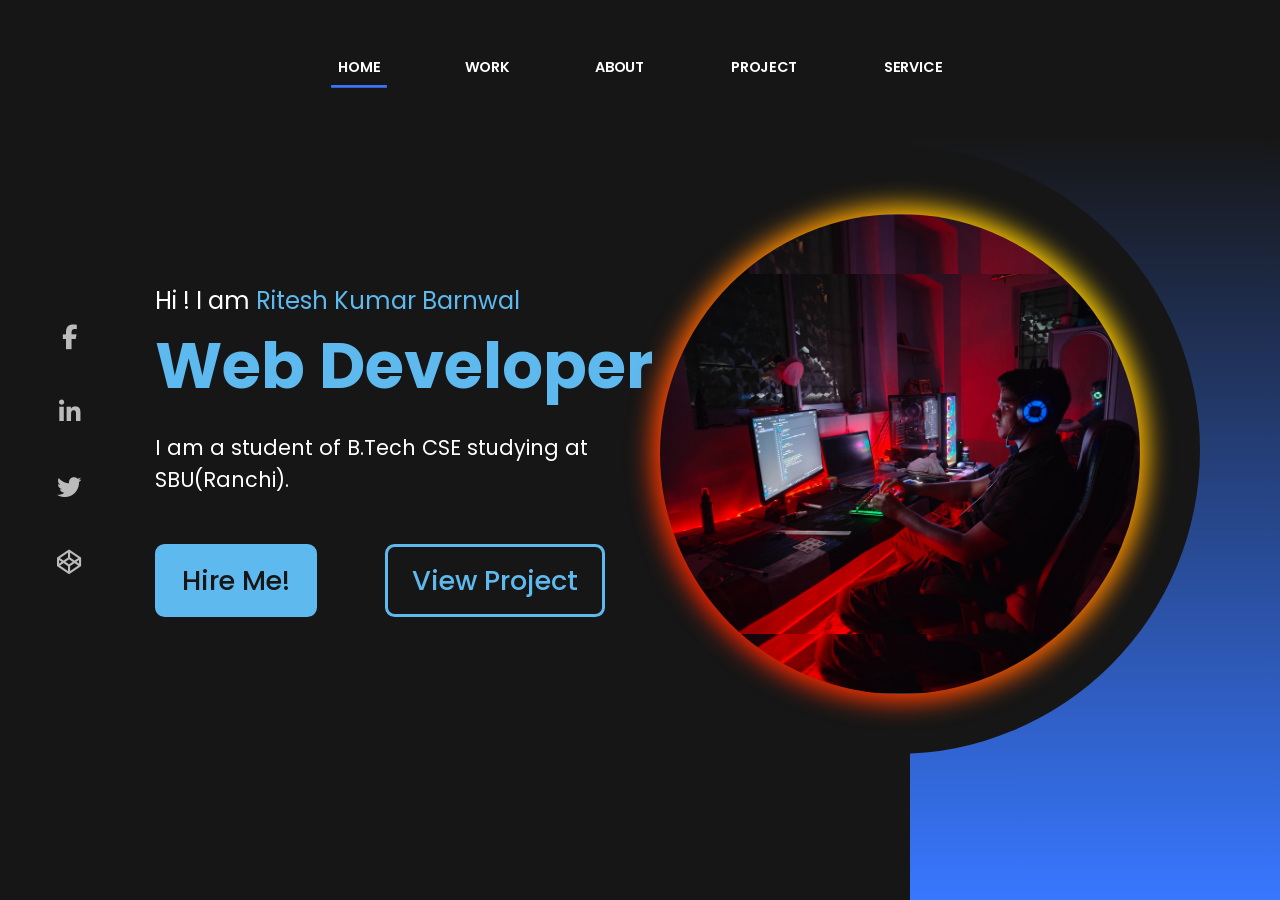
==== index.html @ 4e211983 "index.html" ====
<!DOCTYPE html>
<html lang="en">
<head>
    <meta charset="UTF-8">
    <meta name="viewport" content="width=device-width, initial-scale=1.0">
    <title>Portfolio.com</title>
    <link rel="stylesheet" href="index.css">
    <link rel="stylesheet" href="https://cdnjs.cloudflare.com/ajax/libs/font-awesome/6.7.2/css/all.min.css" integrity="sha512-Evv84Mr4kqVGRNSgIGL/F/aIDqQb7xQ2vcrdIwxfjThSH8CSR7PBEakCr51Ck+w+/U6swU2Im1vVX0SVk9ABhg==" crossorigin="anonymous" referrerpolicy="no-referrer" />
</head>
<body>
    <div class="portfolio-container">
        <ul class="navlist">
            <li><a href="#" class="active">Home</a></li>
            <li><a href="#" class="border">Work</a></li>
            <li><a href="#" class="border">About</a></li>
            <li><a href="#" class="border">Project</a></li>
            <li><a href="#" class="border">Service</a></li>
        </ul>
        <div class="left-container">
            <div class="icons">
                <i class="fa-brands fa-facebook-f"></i>
                <i class="fa-brands fa-linkedin-in"></i>
                <i class="fa-brands fa-twitter"></i>
                <i class="fa-brands fa-codepen"></i>
            </div>
            <div class="content">
                <p class="intro">Hi ! I am <span>Ritesh Kumar Barnwal</span></p>
                <h1>Web Developer</h1>
                <p class="details">I am a student of B.Tech CSE studying at SBU(Ranchi).</p>
                <div class="btn">
                    <button class="btn1">Hire Me!</button>
                    <button class="btn2">View Project</button>
                </div>
            </div>
        </div>
        <div class="right-container"></div>
        <div class="design">
            <div class="circle"></div>
            <div class="circle"></div>
        </div>
    </div>
</body>
</html>
---- index.css ----
@import url('https://fonts.googleapis.com/css2?family=Poppins:ital,wght@0,100;0,200;0,300;0,400;0,500;0,600;0,700;0,800;0,900;1,100;1,200;1,300;1,400;1,500;1,600;1,700;1,800;1,900&display=swap');

*{
    margin: 0;
    padding: 0;
    font-family: poppins;

}
.portfolio-container {
    min-height: 100vh;
    width: 100%;
    display: flex;
}
.navlist {
    display: flex;
    gap: 4rem;
    height: 15vh;
    width: 100%;
    justify-content: center;
    align-items: center;
    position: fixed;
}
.navlist li{
    list-style: none;
    border-bottom: transparent;
    scale: .9;
    transition: all .5s;
}
.navlist a{
    text-decoration: none;
    text-transform: uppercase;
    color: #fff;
    font-size: 1rem;
    font-weight: 600;
    padding: .5rem;
    
}
.navlist > li:hover {
    scale: 1;
}
.active{
    border-bottom: .2rem solid #3877ff;
}


.left-container,.right-container {
    height: 100vh;
    display: flex;
}
.active {
    border-bottom: .2rem solid #3877ff;
    font-size: 2rem;
}

.left-container {
    background-color: #161616;
    width: 70%;
    padding-left: 3rem;
}
.right-container {
    background: linear-gradient(#161616 15%, #3877ff);
    width: 30%;
}
.icons {
    display: flex;
    flex-direction: column;
    text-align: center;
    justify-content: center;
    gap: 3rem;
    width: 5%;
    
}
.icons .fa-brands {
    color: #bbb;
    font-size: 1.7rem;
    scale: .9;
    transition: all .5s;
}

.icons .fa-brands:hover {
    scale: 1;
    background: linear-gradient(#fff, #3877ff);
    background-clip: text;
    -webkit-text-fill-color: transparent;
}

.content {
    margin-left: 4rem;
    display: flex;
    flex-direction: column;
    justify-content: center;
    flex-wrap: wrap;
}
.content .intro{
    color: #fff;
    font-size: 1.5rem;
}
.content .intro span{
    color: #5db9ee;
}
.content h1{
    font-size: 4rem;
    color: #5db9ee;
}
.details{
    font-size: 1.3rem;
    color: #fff;
    margin: 1.2rem 0 3rem 0;
    max-width: 35rem;
    line-height: 2rem;
}
button {
    border: .2rem solid #5db9ee;
    font-size: 1.7rem;
    border-radius: .6rem;
    padding: .8rem 1.5rem;
    font-weight: 500;
    transition: .4s ease;
}
.btn1 {
    background-color: #5db9ee;
    color: #161616;
}
.btn1:hover {
    background-color: transparent;
    color: #5db9ee;
}
.btn2 {
    background-color: transparent;
    color: #5db9ee;
    margin-left: 4rem;
}
.btn2:hover {
    background-color: #5db9ee;
    color: #161616;
}

.design .circle {
    aspect-ratio: 1;
    border-radius: 50%;
    position: absolute;
    top: 50%;
    left: 70%;
    transform: translate(-50%,-50%);
}

/* .circle:nth-child(1){
    background-color: red;
    width: 38rem;
    background: linear-gradient(90deg, transparent 50%, #161616 50%);
}
.circle:nth-child(2){
    width: 30rem;
    background-image: url(me2.jpg);
    background-size: cover;
    background-position: center;
    border: .2rem solid #fff;
    box-shadow: 
    0 0 1rem #fff,
    inset 0 0 1rem #fff,
    0 0 2rem #3877ff,
    inset 0 0 2rem #3877ff,
    0 0 4rem #3877ff,
    inset 0 0 4rem #3877ff
    ;
} */

.circle:nth-child(1) {
    background-color: red;
    width: 38rem;
    background: linear-gradient(90deg, transparent 50%, #161616 50%);
}
.circle:nth-child(2) {
    width: 30rem;
    z-index: 0;
    border: none;
}
.circle:nth-child(2)::after{
    content: "";
    z-index: -1;
    background-image: url(Image_Editor.png.jpg);
    background-size: cover;
    background-position: center;
    position: absolute;
    width: 100%;
    height: 100%;
    left: 4px;
    top: 4px;
    border-radius: 50%;
}
.circle:nth-child(2)::before{
    content: "";
    background: linear-gradient(45deg, #FF0000, #FF7300, #FFFB00, #48FF00, #00FFD5, #002BFF, #FF00C8, #FF0000);
    position: absolute;
    top: -4px;
    left: -4px;
    background-size: 600%;
    z-index: -1;
    width: calc(100% + 16px);
    height: calc(100% + 16px);
    filter: blur(12px);
    animation: glowing 20s linear infinite;
    transition: opacity .3s ease-in-out;
    border-radius: 10px;
    opacity: 1;
    border-radius: 50%;
}
@keyframes glowing {
    0% {background-position: 0 0;}
    50% {background-position: 400% 0;}
    100% {background-position: 0 0;}
}

@media (max-width > 780px) {
    
}
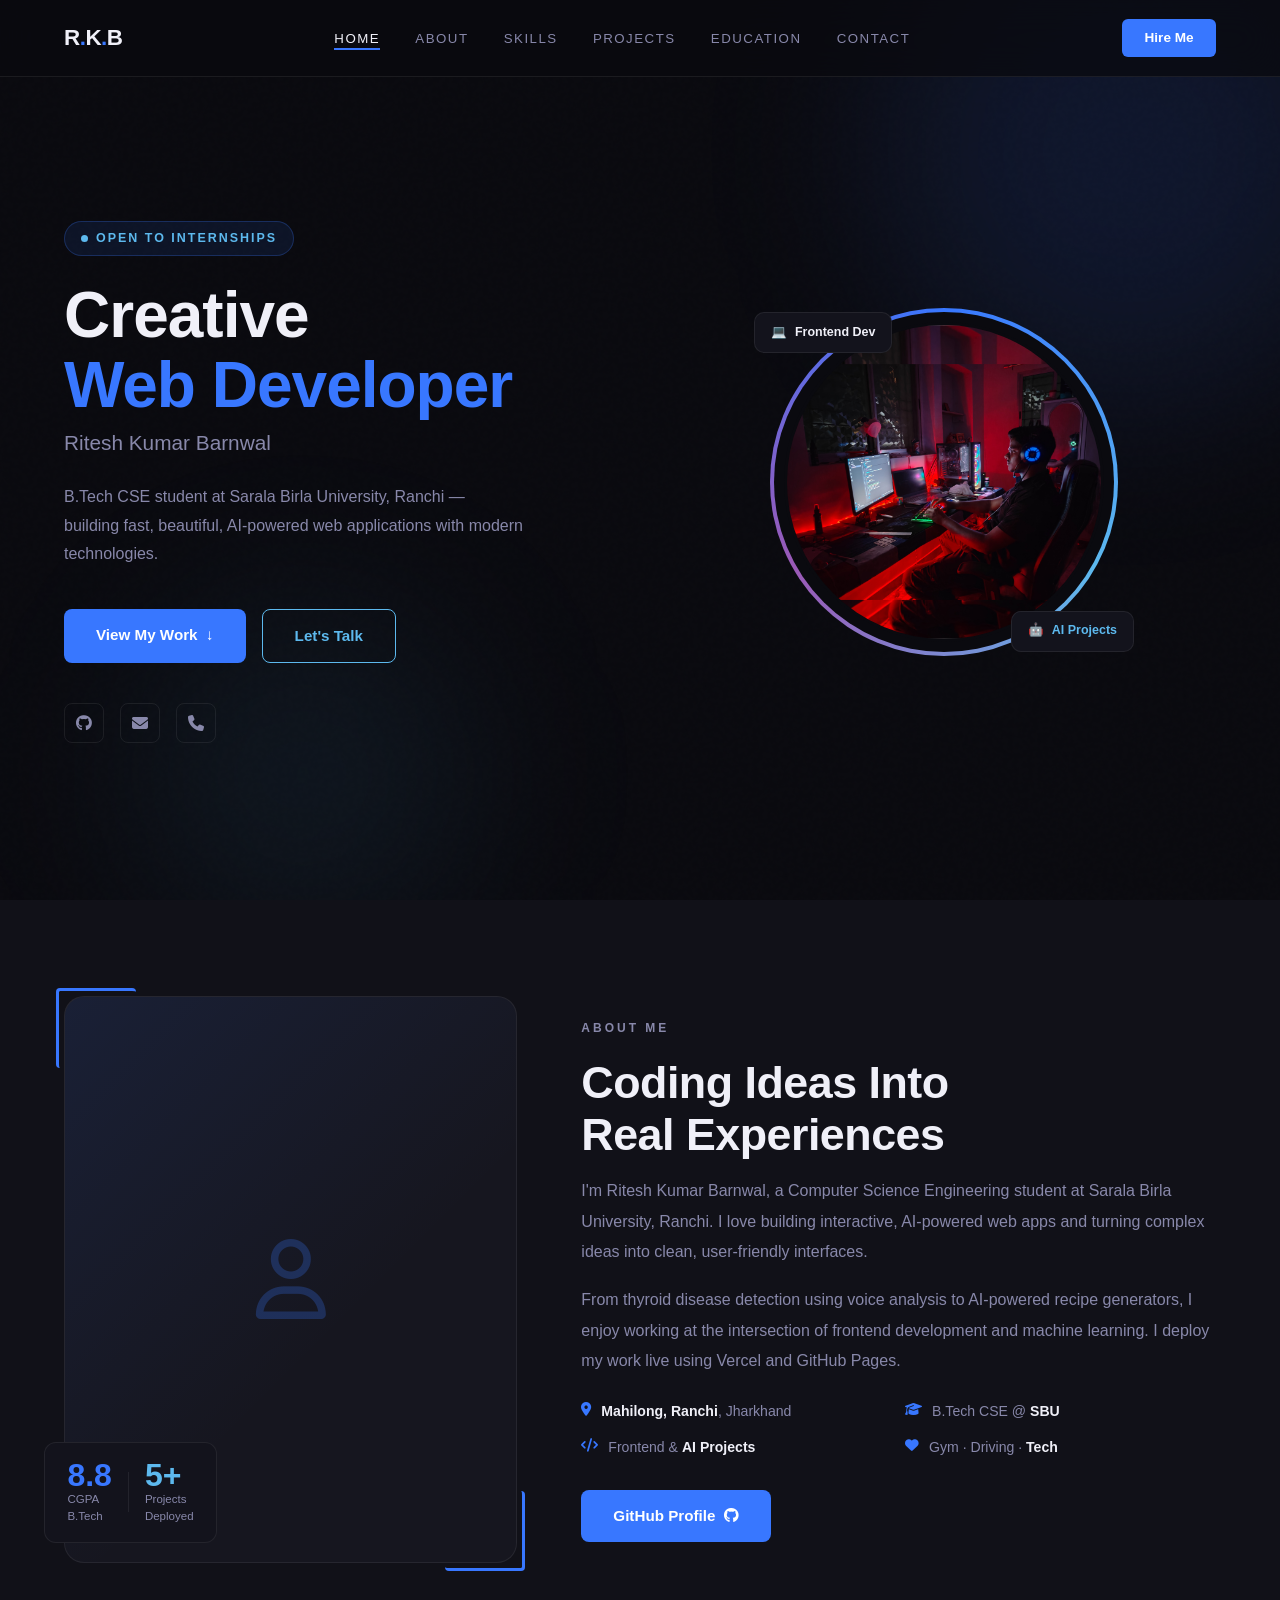
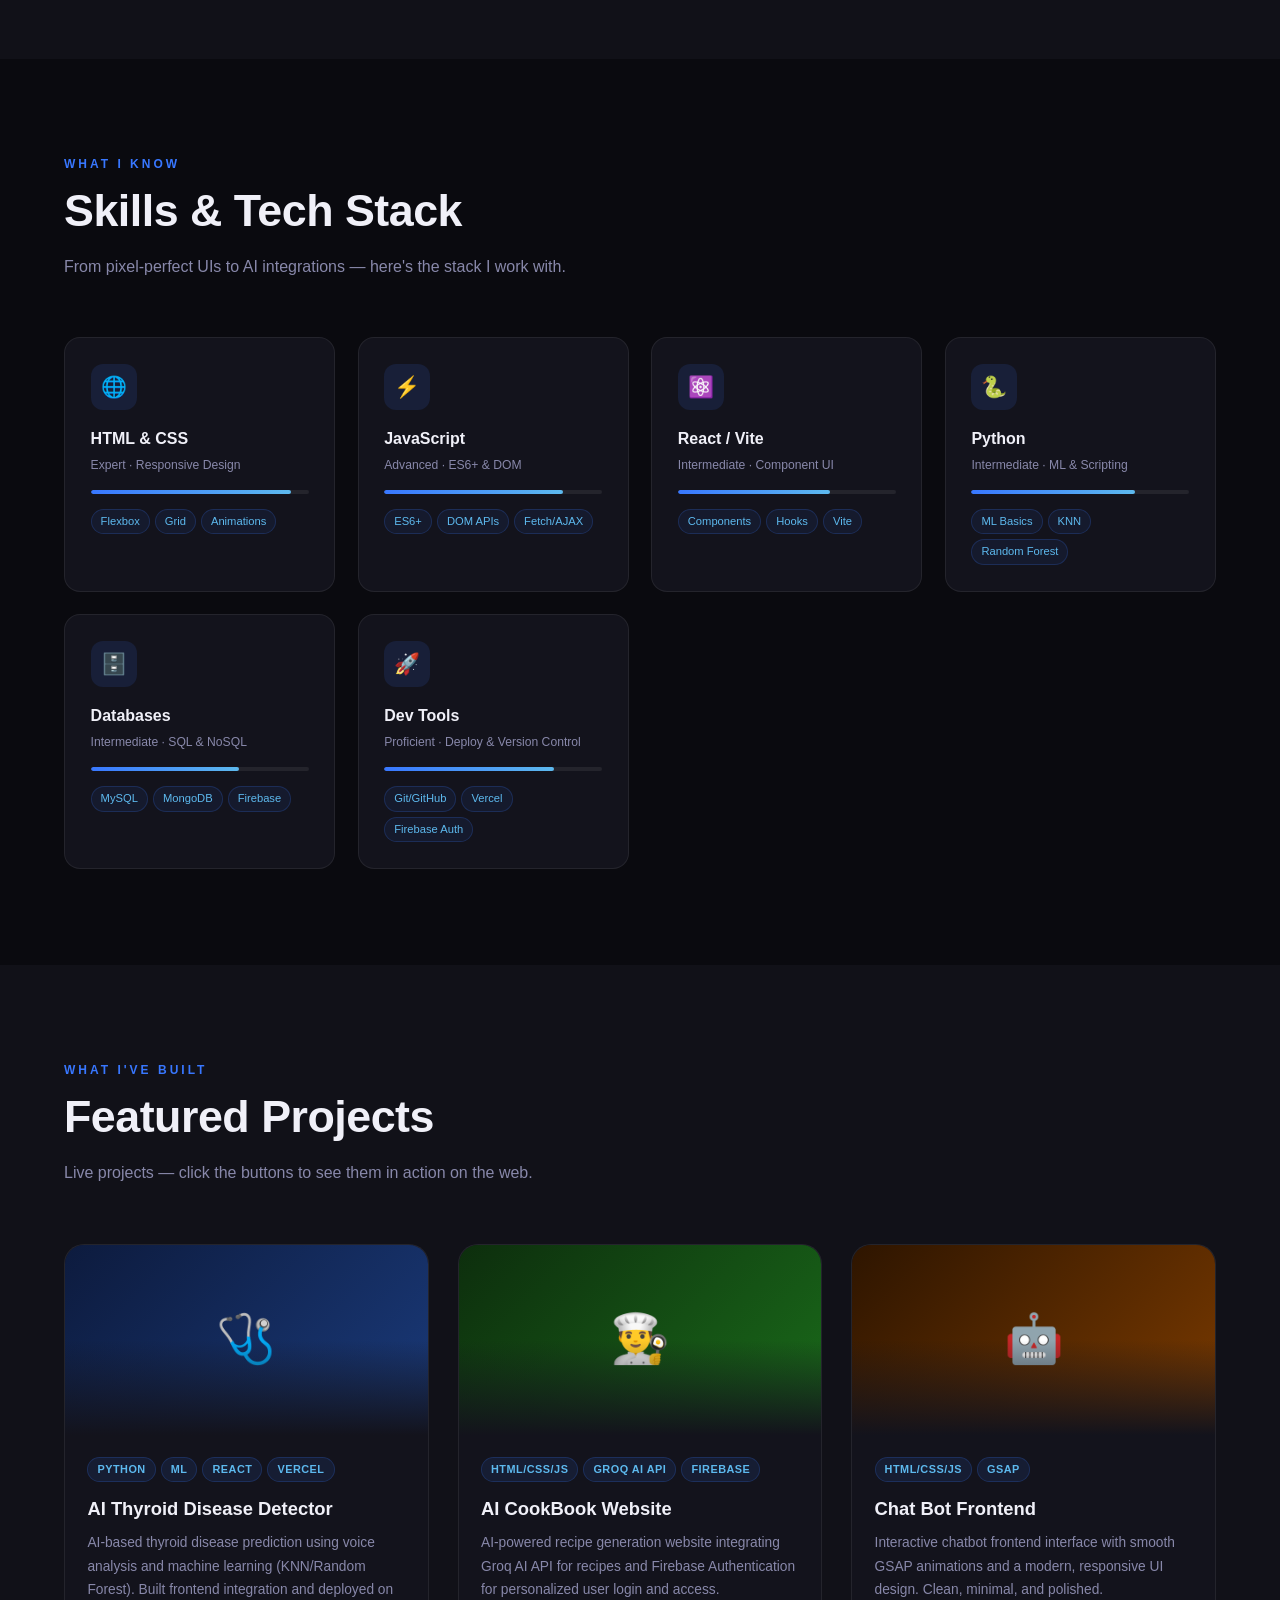
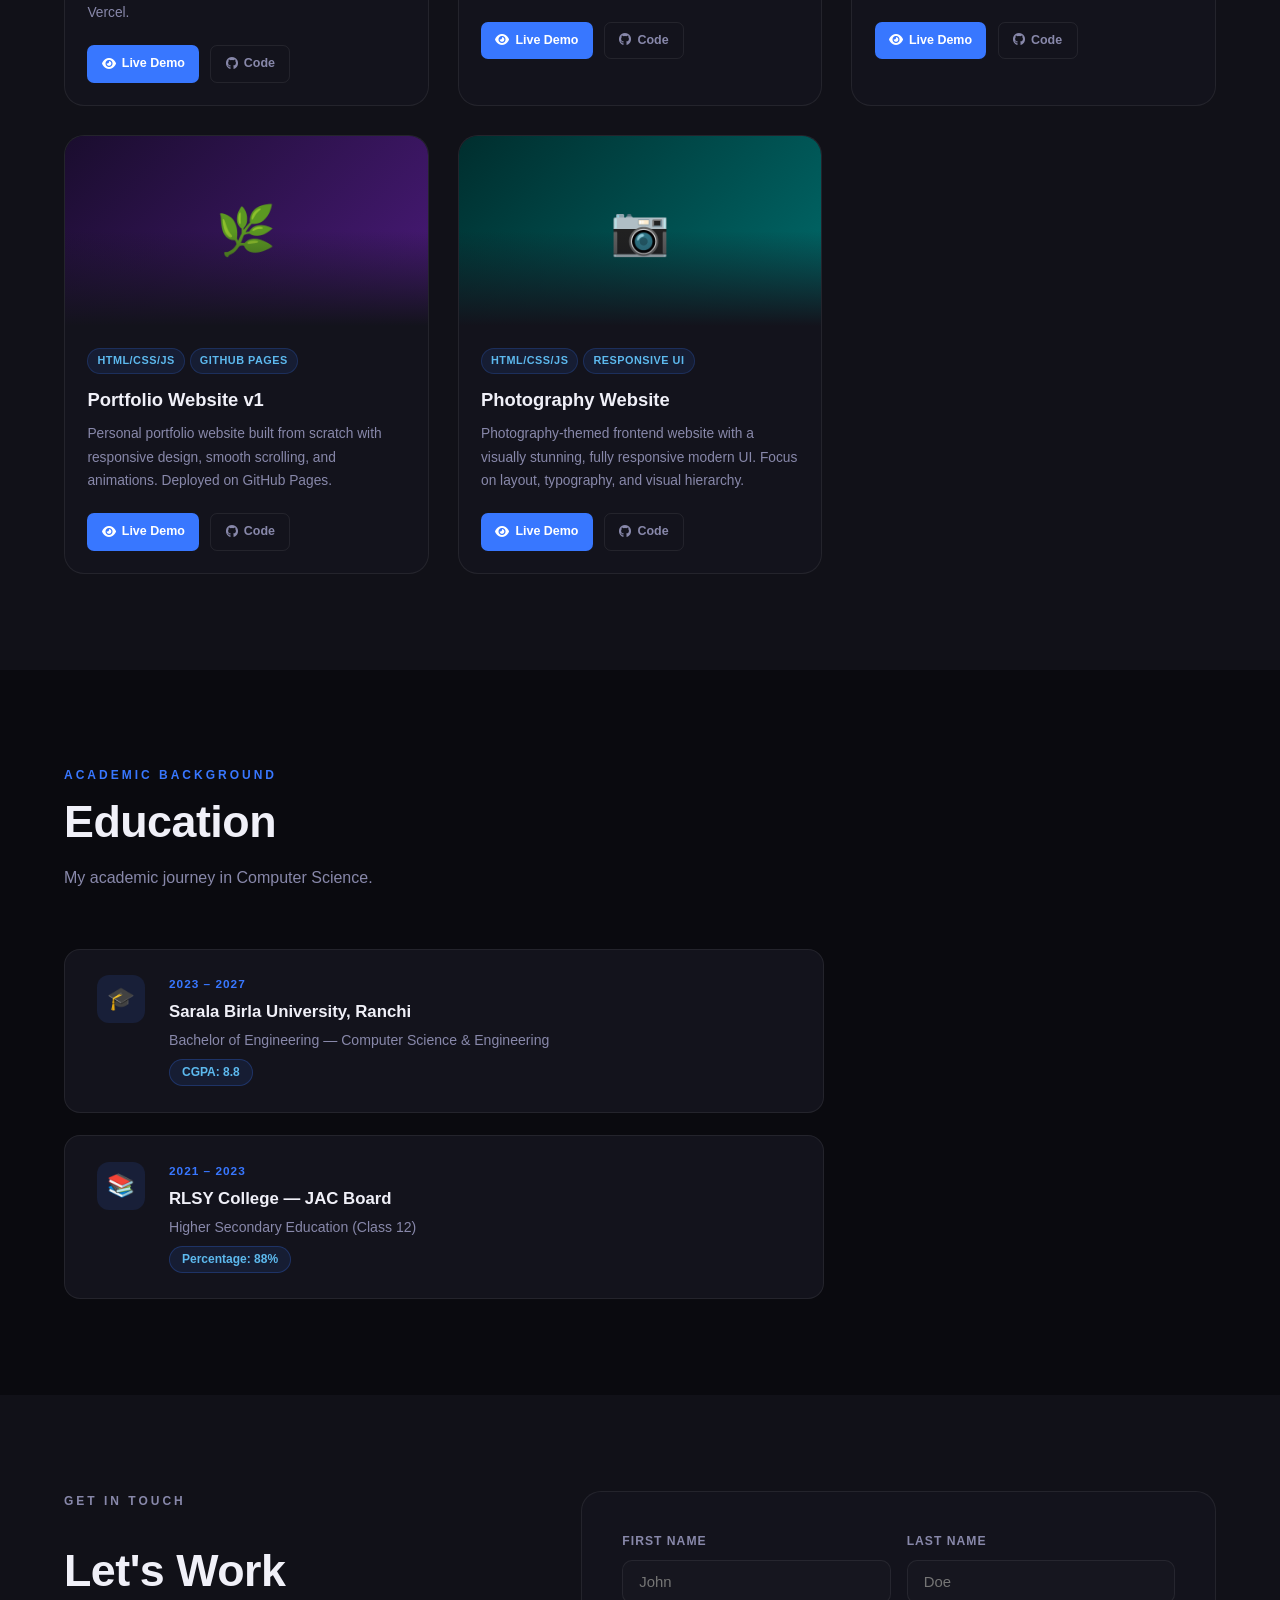
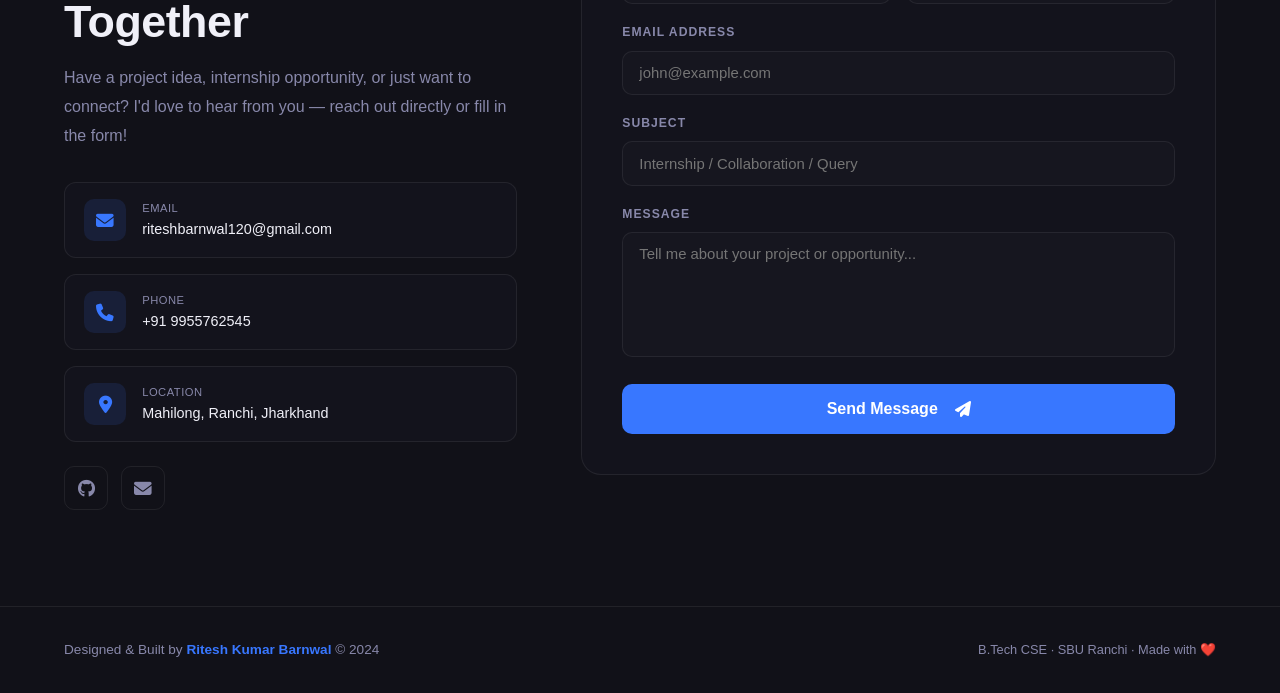
==== commit 694c5f26: "Updated Portfolio Website" ====
--- a/index.html
+++ b/index.html
@@ -1,43 +1,386 @@
 <!DOCTYPE html>
 <html lang="en">
+
 <head>
     <meta charset="UTF-8">
     <meta name="viewport" content="width=device-width, initial-scale=1.0">
     <title>Portfolio.com</title>
     <link rel="stylesheet" href="index.css">
-    <link rel="stylesheet" href="https://cdnjs.cloudflare.com/ajax/libs/font-awesome/6.7.2/css/all.min.css" integrity="sha512-Evv84Mr4kqVGRNSgIGL/F/aIDqQb7xQ2vcrdIwxfjThSH8CSR7PBEakCr51Ck+w+/U6swU2Im1vVX0SVk9ABhg==" crossorigin="anonymous" referrerpolicy="no-referrer" />
+    <link rel="stylesheet" href="https://cdnjs.cloudflare.com/ajax/libs/font-awesome/6.7.2/css/all.min.css"
+        integrity="sha512-Evv84Mr4kqVGRNSgIGL/F/aIDqQb7xQ2vcrdIwxfjThSH8CSR7PBEakCr51Ck+w+/U6swU2Im1vVX0SVk9ABhg=="
+        crossorigin="anonymous" referrerpolicy="no-referrer" />
 </head>
+
 <body>
-    <div class="portfolio-container">
-        <ul class="navlist">
-            <li><a href="#" class="active">Home</a></li>
-            <li><a href="#" class="border">Work</a></li>
-            <li><a href="#" class="border">About</a></li>
-            <li><a href="#" class="border">Project</a></li>
-            <li><a href="#" class="border">Service</a></li>
+    <!-- NAV -->
+    <nav id="navbar">
+        <a href="#home" class="nav-logo">R<span>.</span>K<span>.</span>B</a>
+        <ul class="nav-links" id="navLinks">
+            <li><a href="#home" class="active">Home</a></li>
+            <li><a href="#about">About</a></li>
+            <li><a href="#skills">Skills</a></li>
+            <li><a href="#projects">Projects</a></li>
+            <li><a href="#education">Education</a></li>
+            <li><a href="#contact">Contact</a></li>
         </ul>
-        <div class="left-container">
-            <div class="icons">
-                <i class="fa-brands fa-facebook-f"></i>
-                <i class="fa-brands fa-linkedin-in"></i>
-                <i class="fa-brands fa-twitter"></i>
-                <i class="fa-brands fa-codepen"></i>
-            </div>
-            <div class="content">
-                <p class="intro">Hi ! I am <span>Ritesh Kumar Barnwal</span></p>
-                <h1>Web Developer</h1>
-                <p class="details">I am a student of B.Tech CSE studying at SBU(Ranchi).</p>
-                <div class="btn">
-                    <button class="btn1">Hire Me!</button>
-                    <button class="btn2">View Project</button>
-                </div>
-            </div>
-        </div>
-        <div class="right-container"></div>
-        <div class="design">
-            <div class="circle"></div>
-            <div class="circle"></div>
-        </div>
-    </div>
+        <a href="mailto:riteshbarnwal120@gmail.com" class="nav-cta">Hire Me</a>
+        <div class="hamburger" id="hamburger" aria-label="Open menu">
+            <span></span><span></span><span></span>
+        </div>
+    </nav>
+
+    <!-- HERO -->
+    <section id="home">
+        <div class="blob blob1"></div>
+        <div class="blob blob2"></div>
+        <div class="hero-grid">
+            <div class="hero-content fade-up">
+                <div class="hero-badge"><span class="dot"></span>Open to Internships</div>
+                <h1 class="hero-title">Creative<br><span class="accent">Web Developer</span></h1>
+                <p class="hero-name">Ritesh Kumar Barnwal</p>
+                <p class="hero-desc">B.Tech CSE student at Sarala Birla University, Ranchi — building fast, beautiful,
+                    AI-powered web applications with modern technologies.</p>
+                <div class="hero-btns">
+                    <a href="#projects" class="btn-primary">View My Work &nbsp;↓</a>
+                    <a href="#contact" class="btn-outline">Let's Talk</a>
+                </div>
+                <div class="hero-socials">
+                    <a href="https://github.com/Ritesh-Barnwal" target="_blank" aria-label="GitHub"><i
+                            class="fa-brands fa-github"></i></a>
+                    <a href="mailto:riteshbarnwal120@gmail.com" aria-label="Email"><i
+                            class="fa-solid fa-envelope"></i></a>
+                    <a href="tel:+919955762545" aria-label="Phone"><i class="fa-solid fa-phone"></i></a>
+                </div>
+            </div>
+            <div class="hero-visual fade-up" style="transition-delay:.15s">
+                <div class="avatar-wrap">
+                    <div class="avatar-ring"></div>
+                    <div class="avatar-ring-inner"></div>
+                    <div class="avatar-img"><img src="Image_Editor.png.jpg" alt="Ritesh"></div>
+                    <div class="float-badge badge-tl"><span>💻</span><span>Frontend Dev</span></div>
+                    <div class="float-badge badge-br"><span>🤖</span><span>AI Projects</span></div>
+                </div>
+            </div>
+        </div>
+    </section>
+
+    <!-- ABOUT -->
+    <section id="about">
+        <div class="section-inner">
+            <div class="about-grid">
+                <div class="about-img-wrap fade-up">
+                    <div class="about-img-box">
+                        <i class="fa-regular fa-user about-placeholder"></i>
+                    </div>
+                    <div class="about-corner tl"></div>
+                    <div class="about-corner br"></div>
+                    <div class="exp-card">
+                        <div>
+                            <div class="exp-num">8.8</div>
+                            <div class="exp-label">CGPA<br>B.Tech</div>
+                        </div>
+                        <div style="width:1px;height:40px;background:var(--border)"></div>
+                        <div>
+                            <div class="exp-num" style="color:var(--accent2)">5+</div>
+                            <div class="exp-label">Projects<br>Deployed</div>
+                        </div>
+                    </div>
+                </div>
+                <div class="about-text fade-up" style="transition-delay:.1s">
+                    <p class="section-label">About Me</p>
+                    <h2 class="section-title">Coding Ideas Into<br>Real Experiences</h2>
+                    <p>I'm Ritesh Kumar Barnwal, a Computer Science Engineering student at Sarala Birla University,
+                        Ranchi. I love building interactive, AI-powered web apps and turning complex ideas into clean,
+                        user-friendly interfaces.</p>
+                    <p>From thyroid disease detection using voice analysis to AI-powered recipe generators, I enjoy
+                        working at the intersection of frontend development and machine learning. I deploy my work live
+                        using Vercel and GitHub Pages.</p>
+                    <div class="about-facts">
+                        <div class="fact"><i class="fa-solid fa-location-dot"></i><span><strong>Mahilong,
+                                    Ranchi</strong>, Jharkhand</span></div>
+                        <div class="fact"><i class="fa-solid fa-graduation-cap"></i><span>B.Tech CSE @
+                                <strong>SBU</strong></span></div>
+                        <div class="fact"><i class="fa-solid fa-code"></i><span>Frontend &amp; <strong>AI
+                                    Projects</strong></span></div>
+                        <div class="fact"><i class="fa-solid fa-heart"></i><span>Gym · Driving ·
+                                <strong>Tech</strong></span></div>
+                    </div>
+                    <a href="https://github.com/Ritesh-Barnwal" target="_blank" class="btn-primary">GitHub Profile
+                        &nbsp;<i class="fa-brands fa-github"></i></a>
+                </div>
+            </div>
+        </div>
+    </section>
+
+    <!-- SKILLS -->
+    <section id="skills">
+        <div class="section-inner">
+            <p class="section-label fade-up">What I Know</p>
+            <h2 class="section-title fade-up">Skills &amp; Tech Stack</h2>
+            <p class="section-desc fade-up">From pixel-perfect UIs to AI integrations — here's the stack I work with.
+            </p>
+            <div class="skills-grid">
+                <div class="skill-card fade-up">
+                    <div class="skill-icon">🌐</div>
+                    <div class="skill-name">HTML &amp; CSS</div>
+                    <div class="skill-level-text">Expert · Responsive Design</div>
+                    <div class="skill-bar">
+                        <div class="skill-fill" data-w="92"></div>
+                    </div>
+                    <div class="skill-tags"><span class="skill-tag">Flexbox</span><span
+                            class="skill-tag">Grid</span><span class="skill-tag">Animations</span></div>
+                </div>
+                <div class="skill-card fade-up" style="transition-delay:.05s">
+                    <div class="skill-icon">⚡</div>
+                    <div class="skill-name">JavaScript</div>
+                    <div class="skill-level-text">Advanced · ES6+ &amp; DOM</div>
+                    <div class="skill-bar">
+                        <div class="skill-fill" data-w="82"></div>
+                    </div>
+                    <div class="skill-tags"><span class="skill-tag">ES6+</span><span class="skill-tag">DOM
+                            APIs</span><span class="skill-tag">Fetch/AJAX</span></div>
+                </div>
+                <div class="skill-card fade-up" style="transition-delay:.1s">
+                    <div class="skill-icon">⚛️</div>
+                    <div class="skill-name">React / Vite</div>
+                    <div class="skill-level-text">Intermediate · Component UI</div>
+                    <div class="skill-bar">
+                        <div class="skill-fill" data-w="70"></div>
+                    </div>
+                    <div class="skill-tags"><span class="skill-tag">Components</span><span
+                            class="skill-tag">Hooks</span><span class="skill-tag">Vite</span></div>
+                </div>
+                <div class="skill-card fade-up" style="transition-delay:.15s">
+                    <div class="skill-icon">🐍</div>
+                    <div class="skill-name">Python</div>
+                    <div class="skill-level-text">Intermediate · ML &amp; Scripting</div>
+                    <div class="skill-bar">
+                        <div class="skill-fill" data-w="75"></div>
+                    </div>
+                    <div class="skill-tags"><span class="skill-tag">ML Basics</span><span
+                            class="skill-tag">KNN</span><span class="skill-tag">Random Forest</span></div>
+                </div>
+                <div class="skill-card fade-up" style="transition-delay:.2s">
+                    <div class="skill-icon">🗄️</div>
+                    <div class="skill-name">Databases</div>
+                    <div class="skill-level-text">Intermediate · SQL &amp; NoSQL</div>
+                    <div class="skill-bar">
+                        <div class="skill-fill" data-w="68"></div>
+                    </div>
+                    <div class="skill-tags"><span class="skill-tag">MySQL</span><span
+                            class="skill-tag">MongoDB</span><span class="skill-tag">Firebase</span></div>
+                </div>
+                <div class="skill-card fade-up" style="transition-delay:.25s">
+                    <div class="skill-icon">🚀</div>
+                    <div class="skill-name">Dev Tools</div>
+                    <div class="skill-level-text">Proficient · Deploy &amp; Version Control</div>
+                    <div class="skill-bar">
+                        <div class="skill-fill" data-w="78"></div>
+                    </div>
+                    <div class="skill-tags"><span class="skill-tag">Git/GitHub</span><span
+                            class="skill-tag">Vercel</span><span class="skill-tag">Firebase Auth</span></div>
+                </div>
+            </div>
+        </div>
+    </section>
+
+    <!-- PROJECTS -->
+    <section id="projects">
+        <div class="section-inner">
+            <p class="section-label fade-up">What I've Built</p>
+            <h2 class="section-title fade-up">Featured Projects</h2>
+            <p class="section-desc fade-up">Live projects — click the buttons to see them in action on the web.</p>
+            <div class="projects-grid">
+
+                <div class="project-card fade-up">
+                    <div class="project-thumb pt1">🩺</div>
+                    <div class="project-body">
+                        <div class="project-tags"><span class="project-tag">Python</span><span
+                                class="project-tag">ML</span><span class="project-tag">React</span><span
+                                class="project-tag">Vercel</span></div>
+                        <h3 class="project-title">AI Thyroid Disease Detector</h3>
+                        <p class="project-desc">AI-based thyroid disease prediction using voice analysis and machine
+                            learning (KNN/Random Forest). Built frontend integration and deployed on Vercel.</p>
+                        <div class="project-links">
+                            <a href="https://sbu-disese-detect-using-chakras.vercel.app" target="_blank"
+                                class="proj-btn proj-primary"><i class="fa-solid fa-eye"></i> Live Demo</a>
+                            <a href="https://github.com/Ritesh-Barnwal/SBU-Disese-Detect-using-Chakras" target="_blank"
+                                class="proj-btn proj-ghost"><i class="fa-brands fa-github"></i> Code</a>
+                        </div>
+                    </div>
+                </div>
+
+                <div class="project-card fade-up" style="transition-delay:.1s">
+                    <div class="project-thumb pt2">👨‍🍳</div>
+                    <div class="project-body">
+                        <div class="project-tags"><span class="project-tag">HTML/CSS/JS</span><span
+                                class="project-tag">Groq AI API</span><span class="project-tag">Firebase</span></div>
+                        <h3 class="project-title">AI CookBook Website</h3>
+                        <p class="project-desc">AI-powered recipe generation website integrating Groq AI API for recipes
+                            and Firebase Authentication for personalized user login and access.</p>
+                        <div class="project-links">
+                            <a href="https://ritesh-barnwal.github.io/AI-COOK-BOOK/" target="_blank"
+                                class="proj-btn proj-primary"><i class="fa-solid fa-eye"></i> Live Demo</a>
+                            <a href="https://github.com/Ritesh-Barnwal/AI-COOK-BOOK" target="_blank"
+                                class="proj-btn proj-ghost"><i class="fa-brands fa-github"></i> Code</a>
+                        </div>
+                    </div>
+                </div>
+
+                <div class="project-card fade-up" style="transition-delay:.2s">
+                    <div class="project-thumb pt3">🤖</div>
+                    <div class="project-body">
+                        <div class="project-tags"><span class="project-tag">HTML/CSS/JS</span><span
+                                class="project-tag">GSAP</span></div>
+                        <h3 class="project-title">Chat Bot Frontend</h3>
+                        <p class="project-desc">Interactive chatbot frontend interface with smooth GSAP animations and a
+                            modern, responsive UI design. Clean, minimal, and polished.</p>
+                        <div class="project-links">
+                            <a href="https://ritesh-barnwal.github.io/Chat-Bot/" target="_blank"
+                                class="proj-btn proj-primary"><i class="fa-solid fa-eye"></i> Live Demo</a>
+                            <a href="https://github.com/Ritesh-Barnwal/Chat-Bot" target="_blank"
+                                class="proj-btn proj-ghost"><i class="fa-brands fa-github"></i> Code</a>
+                        </div>
+                    </div>
+                </div>
+
+                <div class="project-card fade-up" style="transition-delay:.05s">
+                    <div class="project-thumb pt4">🌿</div>
+                    <div class="project-body">
+                        <div class="project-tags"><span class="project-tag">HTML/CSS/JS</span><span
+                                class="project-tag">GitHub Pages</span></div>
+                        <h3 class="project-title">Portfolio Website v1</h3>
+                        <p class="project-desc">Personal portfolio website built from scratch with responsive design,
+                            smooth scrolling, and animations. Deployed on GitHub Pages.</p>
+                        <div class="project-links">
+                            <a href="https://ritesh-barnwal.github.io/PORTFOLIO/" target="_blank"
+                                class="proj-btn proj-primary"><i class="fa-solid fa-eye"></i> Live Demo</a>
+                            <a href="https://github.com/Ritesh-Barnwal/PORTFOLIO" target="_blank"
+                                class="proj-btn proj-ghost"><i class="fa-brands fa-github"></i> Code</a>
+                        </div>
+                    </div>
+                </div>
+
+                <div class="project-card fade-up" style="transition-delay:.15s">
+                    <div class="project-thumb pt5">📷</div>
+                    <div class="project-body">
+                        <div class="project-tags"><span class="project-tag">HTML/CSS/JS</span><span
+                                class="project-tag">Responsive UI</span></div>
+                        <h3 class="project-title">Photography Website</h3>
+                        <p class="project-desc">Photography-themed frontend website with a visually stunning, fully
+                            responsive modern UI. Focus on layout, typography, and visual hierarchy.</p>
+                        <div class="project-links">
+                            <a href="https://ritesh-barnwal.github.io/Photograph/" target="_blank"
+                                class="proj-btn proj-primary"><i class="fa-solid fa-eye"></i> Live Demo</a>
+                            <a href="https://github.com/Ritesh-Barnwal/Photograph" target="_blank"
+                                class="proj-btn proj-ghost"><i class="fa-brands fa-github"></i> Code</a>
+                        </div>
+                    </div>
+                </div>
+
+            </div>
+        </div>
+    </section>
+
+    <!-- EDUCATION -->
+    <section id="education">
+        <div class="section-inner">
+            <p class="section-label fade-up">Academic Background</p>
+            <h2 class="section-title fade-up">Education</h2>
+            <p class="section-desc fade-up">My academic journey in Computer Science.</p>
+            <div class="edu-timeline">
+                <div class="edu-card fade-up">
+                    <div class="edu-icon">🎓</div>
+                    <div>
+                        <div class="edu-year">2023 – 2027</div>
+                        <div class="edu-school">Sarala Birla University, Ranchi</div>
+                        <div class="edu-degree">Bachelor of Engineering — Computer Science &amp; Engineering</div>
+                        <span class="edu-badge">CGPA: 8.8</span>
+                    </div>
+                </div>
+                <div class="edu-card fade-up" style="transition-delay:.1s">
+                    <div class="edu-icon">📚</div>
+                    <div>
+                        <div class="edu-year">2021 – 2023</div>
+                        <div class="edu-school">RLSY College — JAC Board</div>
+                        <div class="edu-degree">Higher Secondary Education (Class 12)</div>
+                        <span class="edu-badge">Percentage: 88%</span>
+                    </div>
+                </div>
+            </div>
+        </div>
+    </section>
+
+    <!-- CONTACT -->
+    <section id="contact">
+        <div class="section-inner">
+            <div class="contact-grid">
+                <div class="contact-info fade-up">
+                    <p class="section-label">Get In Touch</p>
+                    <h2 class="section-title">Let's Work<br>Together</h2>
+                    <p>Have a project idea, internship opportunity, or just want to connect? I'd love to hear from you —
+                        reach out directly or fill in the form!</p>
+                    <div class="contact-cards">
+                        <a href="mailto:riteshbarnwal120@gmail.com" class="contact-card">
+                            <div class="contact-icon"><i class="fa-solid fa-envelope"></i></div>
+                            <div>
+                                <div class="contact-label">Email</div>
+                                <div class="contact-value">riteshbarnwal120@gmail.com</div>
+                            </div>
+                        </a>
+                        <a href="tel:+919955762545" class="contact-card">
+                            <div class="contact-icon"><i class="fa-solid fa-phone"></i></div>
+                            <div>
+                                <div class="contact-label">Phone</div>
+                                <div class="contact-value">+91 9955762545</div>
+                            </div>
+                        </a>
+                        <div class="contact-card" style="cursor:default">
+                            <div class="contact-icon"><i class="fa-solid fa-location-dot"></i></div>
+                            <div>
+                                <div class="contact-label">Location</div>
+                                <div class="contact-value">Mahilong, Ranchi, Jharkhand</div>
+                            </div>
+                        </div>
+                    </div>
+                    <div class="social-row">
+                        <a href="https://github.com/Ritesh-Barnwal" target="_blank" class="social-btn"
+                            aria-label="GitHub"><i class="fa-brands fa-github"></i></a>
+                        <a href="mailto:riteshbarnwal120@gmail.com" class="social-btn" aria-label="Email"><i
+                                class="fa-solid fa-envelope"></i></a>
+                    </div>
+                </div>
+                <div class="contact-form fade-up" style="transition-delay:.1s">
+                    <div class="form-row">
+                        <div class="form-group"><label>First Name</label><input type="text" id="fname"
+                                placeholder="John"></div>
+                        <div class="form-group"><label>Last Name</label><input type="text" id="lname" placeholder="Doe">
+                        </div>
+                    </div>
+                    <div class="form-group"><label>Email Address</label><input type="email" id="femail"
+                            placeholder="john@example.com"></div>
+                    <div class="form-group"><label>Subject</label><input type="text" id="fsubject"
+                            placeholder="Internship / Collaboration / Query"></div>
+                    <div class="form-group"><label>Message</label><textarea id="fmessage"
+                            placeholder="Tell me about your project or opportunity..."></textarea></div>
+                    <button class="form-submit" onclick="submitForm()">Send Message &nbsp;<i
+                            class="fa-solid fa-paper-plane"></i></button>
+                    <div class="form-status" id="formStatus">✅ Message sent! Ritesh will get back to you soon.</div>
+                </div>
+            </div>
+        </div>
+    </section>
+
+    <!-- FOOTER -->
+    <footer>
+        <div class="footer-left">Designed &amp; Built by <strong>Ritesh Kumar Barnwal</strong> © 2024</div>
+        <div class="footer-right">B.Tech CSE · SBU Ranchi · Made with ❤️</div>
+    </footer>
+
+    <button class="scroll-top" id="scrollTop" onclick="window.scrollTo({top:0,behavior:'smooth'})"
+        aria-label="Back to top">
+        <i class="fa-solid fa-arrow-up"></i>
+    </button>
+    <script src="index12.js"></script>
 </body>
 </html>
--- a/index.css
+++ b/index.css
@@ -1,216 +1,342 @@
 @import url('https://fonts.googleapis.com/css2?family=Poppins:ital,wght@0,100;0,200;0,300;0,400;0,500;0,600;0,700;0,800;0,900;1,100;1,200;1,300;1,400;1,500;1,600;1,700;1,800;1,900&display=swap');
 
-*{
-    margin: 0;
-    padding: 0;
-    font-family: poppins;
-
-}
-.portfolio-container {
-    min-height: 100vh;
-    width: 100%;
-    display: flex;
-}
-.navlist {
-    display: flex;
-    gap: 4rem;
-    height: 15vh;
-    width: 100%;
-    justify-content: center;
-    align-items: center;
-    position: fixed;
-}
-.navlist li{
-    list-style: none;
-    border-bottom: transparent;
-    scale: .9;
-    transition: all .5s;
-}
-.navlist a{
-    text-decoration: none;
-    text-transform: uppercase;
-    color: #fff;
-    font-size: 1rem;
-    font-weight: 600;
-    padding: .5rem;
-    
-}
-.navlist > li:hover {
-    scale: 1;
-}
-.active{
-    border-bottom: .2rem solid #3877ff;
-}
-
-
-.left-container,.right-container {
-    height: 100vh;
-    display: flex;
-}
-.active {
-    border-bottom: .2rem solid #3877ff;
-    font-size: 2rem;
-}
-
-.left-container {
-    background-color: #161616;
-    width: 70%;
-    padding-left: 3rem;
-}
-.right-container {
-    background: linear-gradient(#161616 15%, #3877ff);
-    width: 30%;
-}
-.icons {
-    display: flex;
-    flex-direction: column;
-    text-align: center;
-    justify-content: center;
-    gap: 3rem;
-    width: 5%;
-    
-}
-.icons .fa-brands {
-    color: #bbb;
-    font-size: 1.7rem;
-    scale: .9;
-    transition: all .5s;
-}
-
-.icons .fa-brands:hover {
-    scale: 1;
-    background: linear-gradient(#fff, #3877ff);
-    background-clip: text;
-    -webkit-text-fill-color: transparent;
-}
-
-.content {
-    margin-left: 4rem;
-    display: flex;
-    flex-direction: column;
-    justify-content: center;
-    flex-wrap: wrap;
-}
-.content .intro{
-    color: #fff;
-    font-size: 1.5rem;
-}
-.content .intro span{
-    color: #5db9ee;
-}
-.content h1{
-    font-size: 4rem;
-    color: #5db9ee;
-}
-.details{
-    font-size: 1.3rem;
-    color: #fff;
-    margin: 1.2rem 0 3rem 0;
-    max-width: 35rem;
-    line-height: 2rem;
-}
-button {
-    border: .2rem solid #5db9ee;
-    font-size: 1.7rem;
-    border-radius: .6rem;
-    padding: .8rem 1.5rem;
-    font-weight: 500;
-    transition: .4s ease;
-}
-.btn1 {
-    background-color: #5db9ee;
-    color: #161616;
-}
-.btn1:hover {
-    background-color: transparent;
-    color: #5db9ee;
-}
-.btn2 {
-    background-color: transparent;
-    color: #5db9ee;
-    margin-left: 4rem;
-}
-.btn2:hover {
-    background-color: #5db9ee;
-    color: #161616;
-}
-
-.design .circle {
-    aspect-ratio: 1;
-    border-radius: 50%;
-    position: absolute;
-    top: 50%;
-    left: 70%;
-    transform: translate(-50%,-50%);
-}
-
-/* .circle:nth-child(1){
-    background-color: red;
-    width: 38rem;
-    background: linear-gradient(90deg, transparent 50%, #161616 50%);
-}
-.circle:nth-child(2){
-    width: 30rem;
-    background-image: url(me2.jpg);
-    background-size: cover;
-    background-position: center;
-    border: .2rem solid #fff;
-    box-shadow: 
-    0 0 1rem #fff,
-    inset 0 0 1rem #fff,
-    0 0 2rem #3877ff,
-    inset 0 0 2rem #3877ff,
-    0 0 4rem #3877ff,
-    inset 0 0 4rem #3877ff
-    ;
-} */
-
-.circle:nth-child(1) {
-    background-color: red;
-    width: 38rem;
-    background: linear-gradient(90deg, transparent 50%, #161616 50%);
-}
-.circle:nth-child(2) {
-    width: 30rem;
-    z-index: 0;
-    border: none;
-}
-.circle:nth-child(2)::after{
-    content: "";
-    z-index: -1;
-    background-image: url(Image_Editor.png.jpg);
-    background-size: cover;
-    background-position: center;
-    position: absolute;
-    width: 100%;
-    height: 100%;
-    left: 4px;
-    top: 4px;
-    border-radius: 50%;
-}
-.circle:nth-child(2)::before{
-    content: "";
-    background: linear-gradient(45deg, #FF0000, #FF7300, #FFFB00, #48FF00, #00FFD5, #002BFF, #FF00C8, #FF0000);
-    position: absolute;
-    top: -4px;
-    left: -4px;
-    background-size: 600%;
-    z-index: -1;
-    width: calc(100% + 16px);
-    height: calc(100% + 16px);
-    filter: blur(12px);
-    animation: glowing 20s linear infinite;
-    transition: opacity .3s ease-in-out;
-    border-radius: 10px;
-    opacity: 1;
-    border-radius: 50%;
-}
-@keyframes glowing {
-    0% {background-position: 0 0;}
-    50% {background-position: 400% 0;}
-    100% {background-position: 0 0;}
-}
-
-@media (max-width > 780px) {
-    
+:root {
+  --bg: #0a0a0f;
+  --bg2: #111118;
+  --bg3: #16161f;
+  --accent: #3877ff;
+  --accent2: #5db9ee;
+  --accent-glow: rgba(56,119,255,0.18);
+  --text: #f0f0f8;
+  --muted: #8888aa;
+  --border: rgba(255,255,255,0.07);
+  --card: #13131c;
+  --font-head: 'Syne', sans-serif;
+  --font-body: 'Space Grotesk', sans-serif;
+}
+*, *::before, *::after { margin:0; padding:0; box-sizing:border-box; }
+html { scroll-behavior: smooth; }
+body {
+  background: var(--bg);
+  color: var(--text);
+  font-family: var(--font-body);
+  font-size: 16px;
+  line-height: 1.6;
+  overflow-x: hidden;
+}
+body::before {
+  content: '';
+  position: fixed; inset: 0;
+  background-image: url("data:image/svg+xml,%3Csvg viewBox='0 0 200 200' xmlns='http://www.w3.org/2000/svg'%3E%3Cfilter id='n'%3E%3CfeTurbulence type='fractalNoise' baseFrequency='0.9' numOctaves='4' stitchTiles='stitch'/%3E%3C/filter%3E%3Crect width='100%25' height='100%25' filter='url(%23n)' opacity='0.03'/%3E%3C/svg%3E");
+  pointer-events: none; z-index: 0; opacity: 0.4;
+}
+::-webkit-scrollbar { width: 5px; }
+::-webkit-scrollbar-track { background: var(--bg); }
+::-webkit-scrollbar-thumb { background: var(--accent); border-radius: 10px; }
+
+/* ── NAV ── */
+nav {
+  position: fixed; top: 0; left: 0; right: 0; z-index: 100;
+  display: flex; align-items: center; justify-content: space-between;
+  padding: 1.2rem 4rem;
+  background: rgba(10,10,15,0.75);
+  backdrop-filter: blur(18px);
+  border-bottom: 1px solid var(--border);
+}
+.nav-logo {
+  font-family: var(--font-head); font-size: 1.4rem; font-weight: 800;
+  color: var(--text); text-decoration: none; letter-spacing: -0.5px;
+}
+.nav-logo span { color: var(--accent); }
+.nav-links { display: flex; gap: 2.2rem; list-style: none; }
+.nav-links a {
+  text-decoration: none; color: var(--muted);
+  font-size: 0.83rem; font-weight: 500;
+  text-transform: uppercase; letter-spacing: 1.5px;
+  transition: color 0.3s; position: relative; padding-bottom: 4px;
+}
+.nav-links a::after {
+  content: ''; position: absolute; bottom: 0; left: 0;
+  width: 0; height: 2px; background: var(--accent); transition: width 0.3s;
+}
+.nav-links a:hover, .nav-links a.active { color: var(--text); }
+.nav-links a:hover::after, .nav-links a.active::after { width: 100%; }
+.nav-cta {
+  background: var(--accent); color: #fff; border: none;
+  padding: 0.5rem 1.4rem; border-radius: 6px;
+  font-family: var(--font-body); font-size: 0.85rem; font-weight: 600;
+  cursor: pointer; transition: background 0.3s, transform 0.2s; text-decoration: none;
+}
+.nav-cta:hover { background: #5b92ff; transform: translateY(-1px); }
+.hamburger { display: none; flex-direction: column; gap: 5px; cursor: pointer; padding: 4px; }
+.hamburger span { width: 24px; height: 2px; background: var(--text); border-radius: 2px; transition: all 0.3s; }
+
+/* ── HERO ── */
+#home {
+  min-height: 100vh; display: flex; align-items: center;
+  padding: 8rem 4rem 4rem; position: relative; overflow: hidden;
+}
+.blob { position: absolute; border-radius: 50%; filter: blur(90px); pointer-events: none; }
+.blob1 { width: 500px; height: 500px; background: rgba(56,119,255,0.12); top: -100px; right: -100px; }
+.blob2 { width: 350px; height: 350px; background: rgba(93,185,238,0.07); bottom: -50px; left: 10%; }
+.hero-grid {
+  max-width: 1200px; margin: 0 auto;
+  display: grid; grid-template-columns: 1fr 1fr;
+  align-items: center; gap: 4rem; width: 100%; position: relative; z-index: 1;
+}
+.hero-badge {
+  display: inline-flex; align-items: center; gap: 8px;
+  background: rgba(56,119,255,0.1); border: 1px solid rgba(56,119,255,0.25);
+  color: var(--accent2); font-size: 0.78rem; font-weight: 600;
+  letter-spacing: 2px; text-transform: uppercase;
+  padding: 0.4rem 1rem; border-radius: 50px; margin-bottom: 1.5rem;
+}
+.hero-badge .dot {
+  width: 7px; height: 7px; background: var(--accent2);
+  border-radius: 50%; animation: pulse 1.5s infinite;
+}
+@keyframes pulse { 0%,100%{opacity:1;transform:scale(1)} 50%{opacity:.5;transform:scale(1.3)} }
+.hero-title {
+  font-family: var(--font-head); font-size: clamp(2.8rem,5vw,4.2rem);
+  font-weight: 800; line-height: 1.1; letter-spacing: -1px; margin-bottom: 0.3rem;
+}
+.hero-title .accent { color: var(--accent); }
+.hero-name {
+  font-family: var(--font-head); font-size: clamp(1rem,2vw,1.3rem);
+  font-weight: 500; color: var(--muted); margin-bottom: 1.5rem;
+}
+.hero-desc { color: var(--muted); font-size: 1rem; line-height: 1.8; max-width: 460px; margin-bottom: 2.5rem; }
+.hero-btns { display: flex; gap: 1rem; flex-wrap: wrap; }
+.btn-primary {
+  background: var(--accent); color: #fff; border: none;
+  padding: 0.85rem 2rem; border-radius: 8px;
+  font-family: var(--font-body); font-size: 0.95rem; font-weight: 600;
+  cursor: pointer; transition: all 0.3s; text-decoration: none; display: inline-block;
+}
+.btn-primary:hover { background: #5b92ff; transform: translateY(-2px); box-shadow: 0 8px 25px rgba(56,119,255,.35); }
+.btn-outline {
+  background: transparent; color: var(--accent2);
+  border: 1.5px solid var(--accent2);
+  padding: 0.85rem 2rem; border-radius: 8px;
+  font-family: var(--font-body); font-size: 0.95rem; font-weight: 600;
+  cursor: pointer; transition: all 0.3s; text-decoration: none; display: inline-block;
+}
+.btn-outline:hover { background: rgba(93,185,238,0.1); transform: translateY(-2px); }
+.hero-socials { display: flex; gap: 1rem; margin-top: 2.5rem; }
+.hero-socials a {
+  width: 40px; height: 40px; border: 1px solid var(--border); border-radius: 8px;
+  display: flex; align-items: center; justify-content: center;
+  color: var(--muted); text-decoration: none; font-size: 1rem; transition: all 0.3s;
+}
+.hero-socials a:hover { border-color: var(--accent); color: var(--accent); background: var(--accent-glow); transform: translateY(-2px); }
+.hero-visual { display: flex; justify-content: center; align-items: center; }
+.avatar-wrap { position: relative; width: 320px; height: 320px; }
+.avatar-ring {
+  position: absolute; inset: -14px; border-radius: 50%;
+  background: conic-gradient(var(--accent), var(--accent2), #9b59b6, var(--accent));
+  animation: spin 8s linear infinite;
+}
+@keyframes spin { to { transform: rotate(360deg); } }
+.avatar-ring-inner { position: absolute; inset: -10px; border-radius: 50%; background: var(--bg); }
+.avatar-img {
+  position: relative;
+  z-index: 2;
+  width: 100%;
+  height: 100%;
+  border-radius: 50%;
+  overflow: hidden;
+  border: 3px solid var(--bg);
+}
+
+.avatar-img img {
+  width: 100%;
+  height: 100%;
+  object-fit: cover;
+  display: block;
+}
+.float-badge {
+  position: absolute; background: var(--card); border: 1px solid var(--border);
+  border-radius: 10px; padding: 0.6rem 1rem; font-size: 0.78rem; font-weight: 600;
+  display: flex; align-items: center; gap: 8px; z-index: 3; white-space: nowrap;
+}
+.badge-tl { top: -10px; left: -30px; }
+.badge-br { bottom: -10px; right: -30px; color: var(--accent2); }
+
+/* ── SECTION SHARED ── */
+section { padding: 6rem 4rem; position: relative; z-index: 1; }
+.section-inner { max-width: 1200px; margin: 0 auto; }
+.section-label {
+  font-size: 0.75rem; font-weight: 600; letter-spacing: 3px;
+  text-transform: uppercase; color: var(--accent); margin-bottom: 0.7rem;
+}
+.section-title {
+  font-family: var(--font-head); font-size: clamp(2rem,4vw,2.8rem);
+  font-weight: 800; line-height: 1.15; letter-spacing: -0.5px; margin-bottom: 1rem;
+}
+.section-desc { color: var(--muted); max-width: 540px; line-height: 1.8; margin-bottom: 3.5rem; }
+
+/* ── ABOUT ── */
+#about { background: var(--bg2); }
+.about-grid { display: grid; grid-template-columns: 1fr 1.4fr; gap: 4rem; align-items: center; }
+.about-img-wrap { position: relative; }
+.about-img-box {
+  width: 100%; aspect-ratio: 4/5; background: var(--bg3);
+  border-radius: 20px; border: 1px solid var(--border);
+  display: flex; align-items: center; justify-content: center;
+  overflow: hidden; position: relative;
+}
+.about-img-box::before {
+  content: ''; position: absolute; inset: 0;
+  background: linear-gradient(135deg, rgba(56,119,255,0.1), transparent 60%);
+}
+.about-placeholder { font-size: 5rem; color: var(--accent); opacity: 0.25; }
+.about-corner { position: absolute; width: 80px; height: 80px; border: 3px solid var(--accent); border-radius: 4px; }
+.about-corner.tl { top: -8px; left: -8px; border-right: none; border-bottom: none; }
+.about-corner.br { bottom: -8px; right: -8px; border-left: none; border-top: none; }
+.exp-card {
+  position: absolute; bottom: 20px; left: -20px;
+  background: var(--card); border: 1px solid var(--border);
+  border-radius: 12px; padding: 1rem 1.4rem;
+  display: flex; gap: 1rem; align-items: center;
+}
+.exp-num { font-family: var(--font-head); font-size: 2rem; font-weight: 800; color: var(--accent); line-height: 1; }
+.exp-label { font-size: 0.72rem; color: var(--muted); line-height: 1.5; }
+.about-text p { color: var(--muted); line-height: 1.9; margin-bottom: 1.1rem; }
+.about-facts { display: grid; grid-template-columns: 1fr 1fr; gap: 0.8rem; margin: 1.5rem 0 2rem; }
+.fact { display: flex; gap: 10px; align-items: flex-start; }
+.fact i { color: var(--accent); margin-top: 3px; font-size: 0.85rem; }
+.fact span { font-size: 0.88rem; color: var(--muted); }
+.fact strong { color: var(--text); }
+
+/* ── SKILLS ── */
+#skills { background: var(--bg); }
+.skills-grid { display: grid; grid-template-columns: repeat(auto-fit, minmax(230px, 1fr)); gap: 1.4rem; }
+.skill-card {
+  background: var(--card); border: 1px solid var(--border);
+  border-radius: 16px; padding: 1.6rem;
+  transition: border-color 0.3s, transform 0.3s; position: relative; overflow: hidden;
+}
+.skill-card::before {
+  content: ''; position: absolute; top: 0; left: 0; right: 0; height: 2px;
+  background: linear-gradient(90deg, transparent, var(--accent), transparent);
+  transform: scaleX(0); transition: transform 0.4s;
+}
+.skill-card:hover { border-color: rgba(56,119,255,0.3); transform: translateY(-4px); }
+.skill-card:hover::before { transform: scaleX(1); }
+.skill-icon { width: 46px; height: 46px; background: rgba(56,119,255,0.12); border-radius: 12px; display: flex; align-items: center; justify-content: center; font-size: 1.3rem; margin-bottom: 1rem; }
+.skill-name { font-family: var(--font-head); font-size: 1rem; font-weight: 700; margin-bottom: 0.3rem; }
+.skill-level-text { font-size: 0.76rem; color: var(--muted); margin-bottom: 0.9rem; }
+.skill-bar { height: 4px; background: rgba(255,255,255,0.07); border-radius: 10px; overflow: hidden; }
+.skill-fill { height: 100%; border-radius: 10px; background: linear-gradient(90deg, var(--accent), var(--accent2)); width: 0; transition: width 1.2s cubic-bezier(0.4,0,0.2,1); }
+.skill-tags { display: flex; flex-wrap: wrap; gap: 5px; margin-top: 0.9rem; }
+.skill-tag { font-size: 0.7rem; font-weight: 500; background: rgba(56,119,255,0.08); border: 1px solid rgba(56,119,255,0.2); color: var(--accent2); padding: 3px 9px; border-radius: 50px; }
+
+/* ── PROJECTS ── */
+#projects { background: var(--bg2); }
+.projects-grid { display: grid; grid-template-columns: repeat(auto-fit, minmax(320px, 1fr)); gap: 1.8rem; }
+.project-card {
+  background: var(--card); border: 1px solid var(--border);
+  border-radius: 20px; overflow: hidden;
+  transition: transform 0.35s, box-shadow 0.35s, border-color 0.35s;
+}
+.project-card:hover { transform: translateY(-6px); box-shadow: 0 20px 50px rgba(0,0,0,.4), 0 0 0 1px rgba(56,119,255,.2); border-color: rgba(56,119,255,.25); }
+.project-thumb {
+  width: 100%; height: 190px; display: flex; align-items: center; justify-content: center;
+  font-size: 3rem; position: relative; overflow: hidden;
+}
+.project-thumb::after { content: ''; position: absolute; inset: 0; background: linear-gradient(to bottom, transparent 50%, var(--card)); }
+.pt1 { background: linear-gradient(135deg, #0d1b3e, #1a3a7a); }
+.pt2 { background: linear-gradient(135deg, #0d2e0d, #1a6b1a); }
+.pt3 { background: linear-gradient(135deg, #2e1500, #7a3a00); }
+.pt4 { background: linear-gradient(135deg, #1a0d2e, #4a1a7a); }
+.pt5 { background: linear-gradient(135deg, #002e2e, #006b6b); }
+.project-body { padding: 1.4rem; }
+.project-tags { display: flex; gap: 5px; flex-wrap: wrap; margin-bottom: 0.7rem; }
+.project-tag { font-size: 0.68rem; font-weight: 600; background: rgba(56,119,255,0.1); border: 1px solid rgba(56,119,255,0.2); color: var(--accent2); padding: 3px 9px; border-radius: 50px; letter-spacing: 0.5px; text-transform: uppercase; }
+.project-title { font-family: var(--font-head); font-size: 1.15rem; font-weight: 700; margin-bottom: 0.5rem; color: var(--text); }
+.project-desc { font-size: 0.86rem; color: var(--muted); line-height: 1.7; margin-bottom: 1.3rem; }
+.project-links { display: flex; gap: 0.7rem; }
+.proj-btn { display: inline-flex; align-items: center; gap: 6px; font-size: 0.78rem; font-weight: 600; padding: 0.48rem 0.9rem; border-radius: 7px; text-decoration: none; transition: all 0.3s; cursor: pointer; border: none; font-family: var(--font-body); }
+.proj-primary { background: var(--accent); color: #fff; }
+.proj-primary:hover { background: #5b92ff; }
+.proj-ghost { background: transparent; color: var(--muted); border: 1px solid var(--border); }
+.proj-ghost:hover { border-color: var(--accent); color: var(--accent); }
+
+/* ── EDUCATION ── */
+#education { background: var(--bg); }
+.edu-timeline { display: flex; flex-direction: column; gap: 1.4rem; max-width: 760px; }
+.edu-card {
+  background: var(--card); border: 1px solid var(--border); border-radius: 16px;
+  padding: 1.6rem 2rem; display: flex; gap: 1.5rem; align-items: flex-start;
+  transition: border-color 0.3s, transform 0.3s;
+}
+.edu-card:hover { border-color: rgba(56,119,255,0.3); transform: translateX(6px); }
+.edu-icon { width: 48px; height: 48px; background: rgba(56,119,255,0.12); border-radius: 12px; display: flex; align-items: center; justify-content: center; font-size: 1.4rem; flex-shrink: 0; }
+.edu-year { font-size: 0.74rem; color: var(--accent); font-weight: 600; letter-spacing: 1px; text-transform: uppercase; margin-bottom: 0.3rem; }
+.edu-school { font-family: var(--font-head); font-size: 1.05rem; font-weight: 700; margin-bottom: 0.2rem; }
+.edu-degree { font-size: 0.88rem; color: var(--muted); margin-bottom: 0.4rem; }
+.edu-badge { display: inline-block; background: rgba(56,119,255,0.1); border: 1px solid rgba(56,119,255,0.25); color: var(--accent2); font-size: 0.75rem; font-weight: 600; padding: 3px 12px; border-radius: 50px; }
+
+/* ── CONTACT ── */
+#contact { background: var(--bg2); }
+.contact-grid { display: grid; grid-template-columns: 1fr 1.4fr; gap: 4rem; align-items: start; }
+.contact-info p { color: var(--muted); line-height: 1.8; margin-bottom: 2rem; }
+.contact-cards { display: flex; flex-direction: column; gap: 1rem; }
+.contact-card {
+  display: flex; align-items: center; gap: 1rem; background: var(--card);
+  border: 1px solid var(--border); border-radius: 12px; padding: 1rem 1.2rem;
+  text-decoration: none; color: var(--text); transition: border-color 0.3s, transform 0.3s;
+}
+.contact-card:hover { border-color: var(--accent); transform: translateX(4px); }
+.contact-icon { width: 42px; height: 42px; border-radius: 10px; background: rgba(56,119,255,0.12); display: flex; align-items: center; justify-content: center; color: var(--accent); font-size: 1.1rem; flex-shrink: 0; }
+.contact-label { font-size: 0.7rem; color: var(--muted); letter-spacing: 0.5px; text-transform: uppercase; }
+.contact-value { font-size: 0.9rem; font-weight: 500; }
+.social-row { display: flex; gap: 0.8rem; margin-top: 1.5rem; }
+.social-btn { width: 44px; height: 44px; border: 1px solid var(--border); border-radius: 10px; display: flex; align-items: center; justify-content: center; color: var(--muted); font-size: 1.1rem; text-decoration: none; transition: all 0.3s; }
+.social-btn:hover { border-color: var(--accent); color: var(--accent); background: var(--accent-glow); transform: translateY(-2px); }
+.contact-form { background: var(--card); border: 1px solid var(--border); border-radius: 20px; padding: 2.5rem; }
+.form-group { margin-bottom: 1.2rem; }
+.form-group label { display: block; font-size: 0.76rem; font-weight: 600; letter-spacing: 1px; text-transform: uppercase; color: var(--muted); margin-bottom: 0.5rem; }
+.form-group input, .form-group textarea { width: 100%; background: var(--bg3); border: 1px solid var(--border); border-radius: 10px; padding: 0.82rem 1rem; color: var(--text); font-family: var(--font-body); font-size: 0.93rem; transition: border-color 0.3s, box-shadow 0.3s; outline: none; resize: none; }
+.form-group input:focus, .form-group textarea:focus { border-color: var(--accent); box-shadow: 0 0 0 3px rgba(56,119,255,0.12); }
+.form-row { display: grid; grid-template-columns: 1fr 1fr; gap: 1rem; }
+.form-group textarea { height: 125px; }
+.form-submit { width: 100%; background: var(--accent); color: #fff; border: none; border-radius: 10px; padding: 1rem; font-family: var(--font-body); font-size: 1rem; font-weight: 600; cursor: pointer; transition: all 0.3s; display: flex; align-items: center; justify-content: center; gap: 8px; }
+.form-submit:hover { background: #5b92ff; transform: translateY(-2px); box-shadow: 0 8px 25px rgba(56,119,255,.35); }
+.form-status { margin-top: 1rem; font-size: 0.88rem; text-align: center; display: none; }
+.form-status.show { display: block; color: #4caf81; }
+
+/* ── FOOTER ── */
+footer { background: var(--bg2); border-top: 1px solid var(--border); padding: 2rem 4rem; display: flex; align-items: center; justify-content: space-between; position: relative; z-index: 1; }
+.footer-left { font-size: 0.85rem; color: var(--muted); }
+.footer-left strong { color: var(--accent); }
+.footer-right { font-size: 0.8rem; color: var(--muted); }
+
+/* ── SCROLL TOP ── */
+.scroll-top { position: fixed; bottom: 2rem; right: 2rem; width: 44px; height: 44px; background: var(--accent); color: #fff; border: none; border-radius: 10px; font-size: 1.1rem; cursor: pointer; display: flex; align-items: center; justify-content: center; opacity: 0; pointer-events: none; transition: opacity 0.3s, transform 0.3s; z-index: 99; }
+.scroll-top.show { opacity: 1; pointer-events: all; }
+.scroll-top:hover { transform: translateY(-3px); }
+
+/* ── ANIMATIONS ── */
+.fade-up { opacity: 0; transform: translateY(28px); transition: opacity 0.7s ease, transform 0.7s ease; }
+.fade-up.visible { opacity: 1; transform: translateY(0); }
+
+/* ── RESPONSIVE ── */
+@media (max-width: 960px) {
+  nav { padding: 1rem 2rem; }
+  .nav-links { display: none; }
+  .hamburger { display: flex; }
+  .nav-links.open { display: flex; flex-direction: column; position: fixed; top: 0; left: 0; right: 0; bottom: 0; background: var(--bg2); align-items: center; justify-content: center; gap: 2rem; z-index: 99; }
+  .nav-links.open a { font-size: 1.2rem; }
+  section { padding: 4rem 1.5rem; }
+  #home { padding: 6rem 1.5rem 3rem; }
+  .hero-grid { grid-template-columns: 1fr; gap: 2.5rem; }
+  .hero-visual { order: -1; }
+  .avatar-wrap { width: 220px; height: 220px; }
+  .float-badge { display: none; }
+  .about-grid, .contact-grid { grid-template-columns: 1fr; gap: 2rem; }
+  .exp-card { left: 0; }
+  .form-row { grid-template-columns: 1fr; }
+  footer { flex-direction: column; gap: 0.5rem; text-align: center; padding: 1.5rem; }
+  .projects-grid { grid-template-columns: 1fr; }
 }
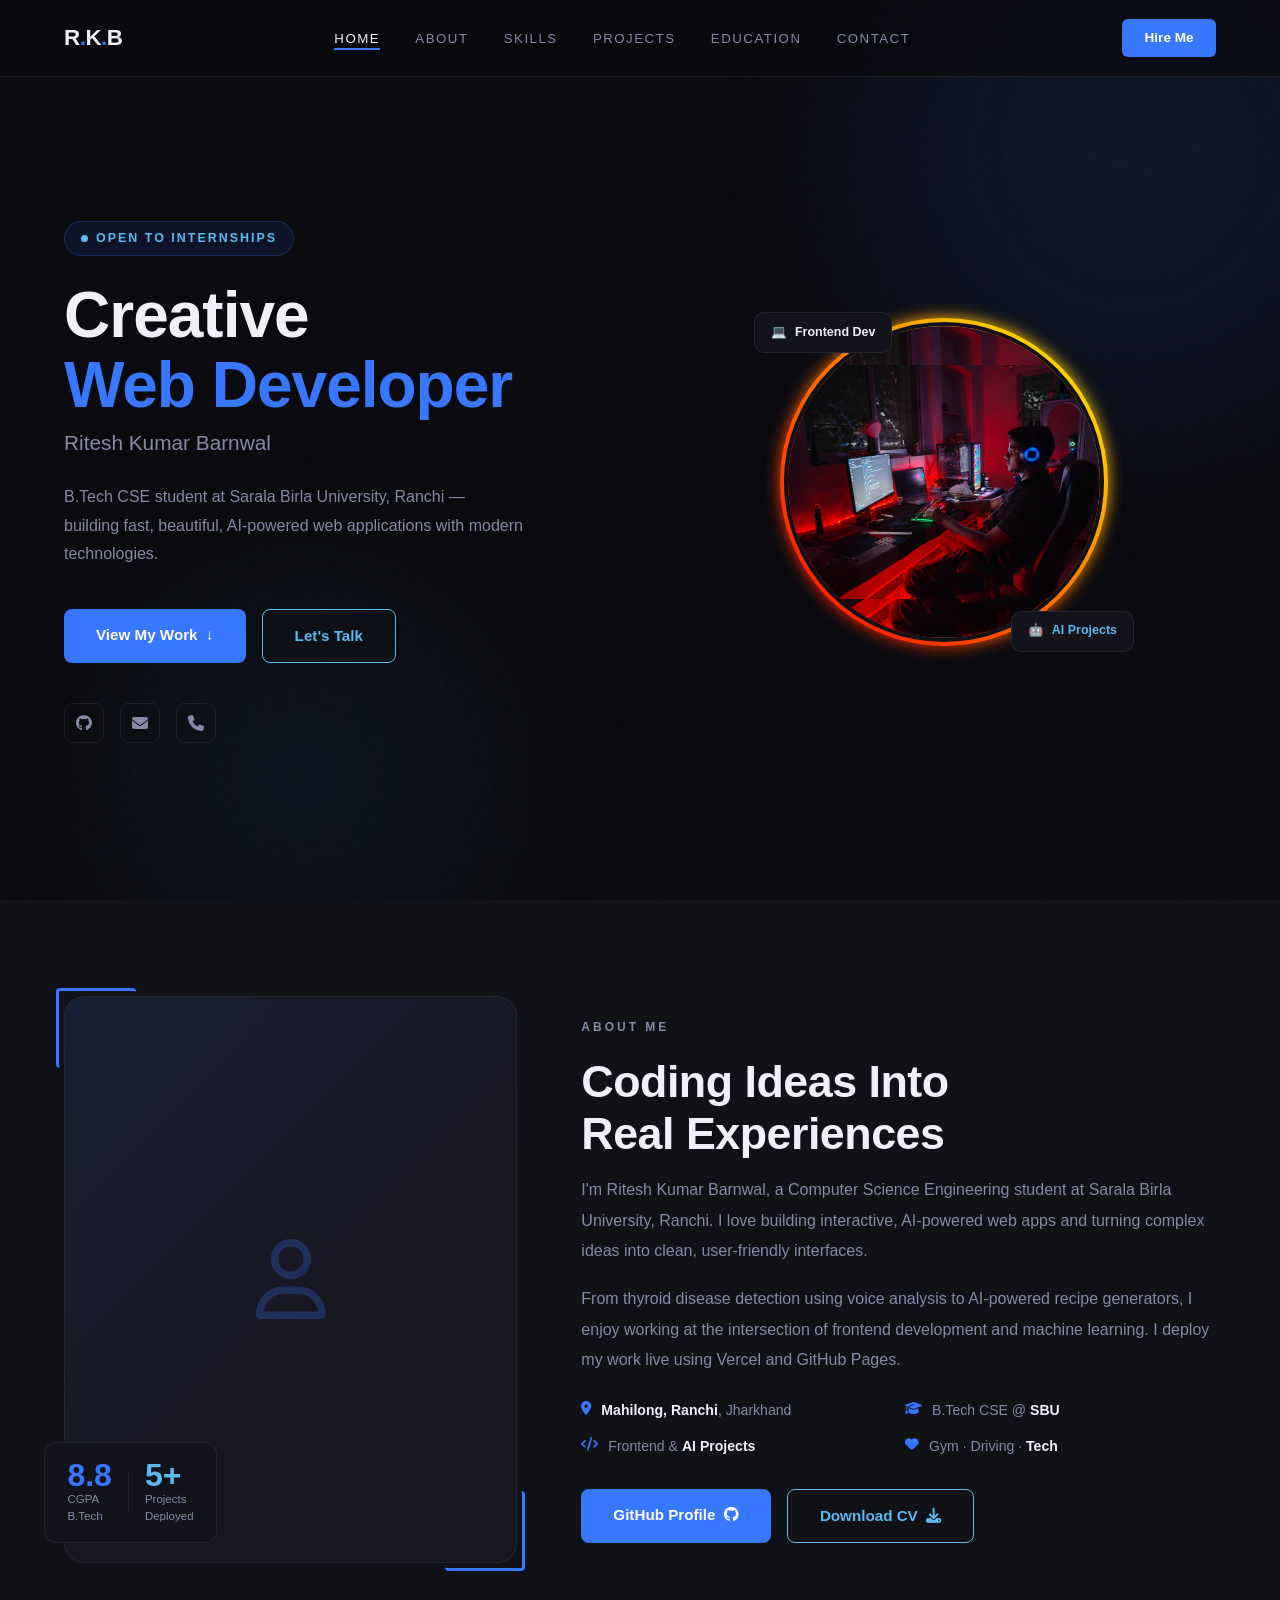
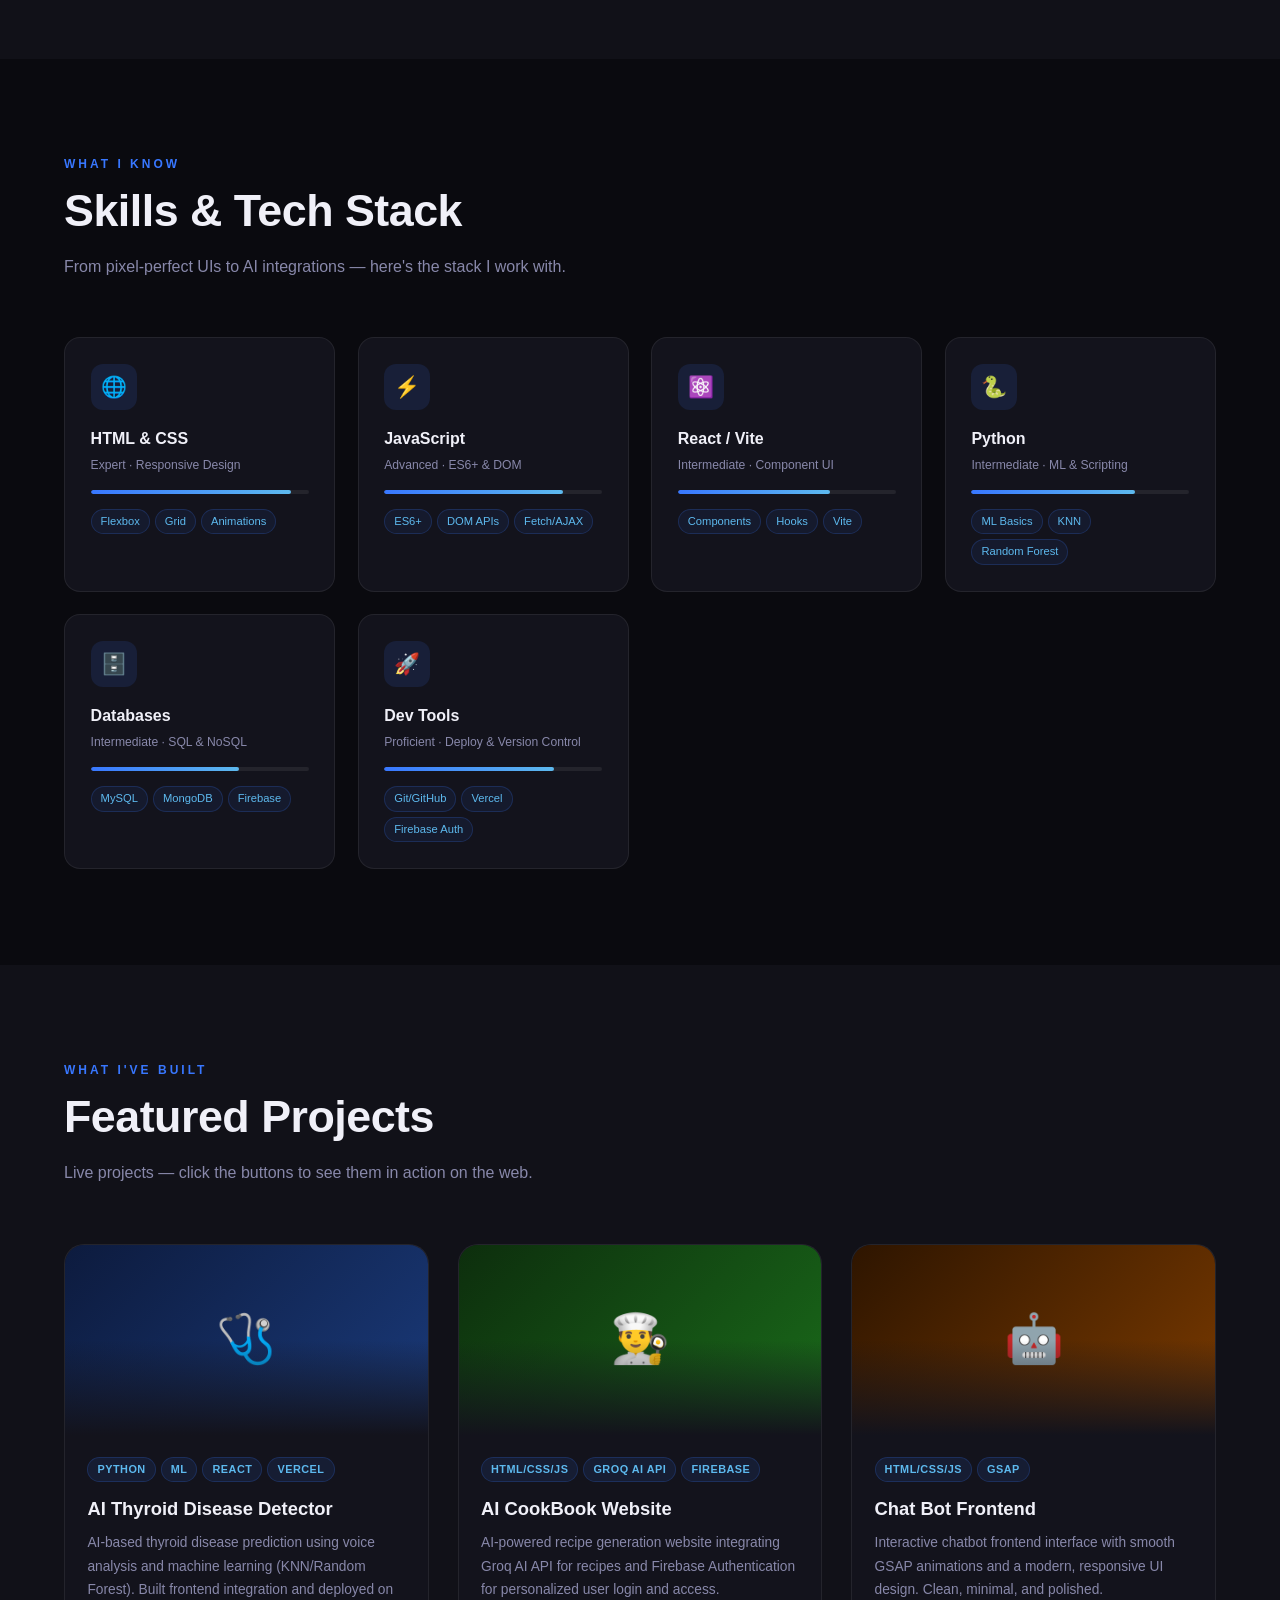
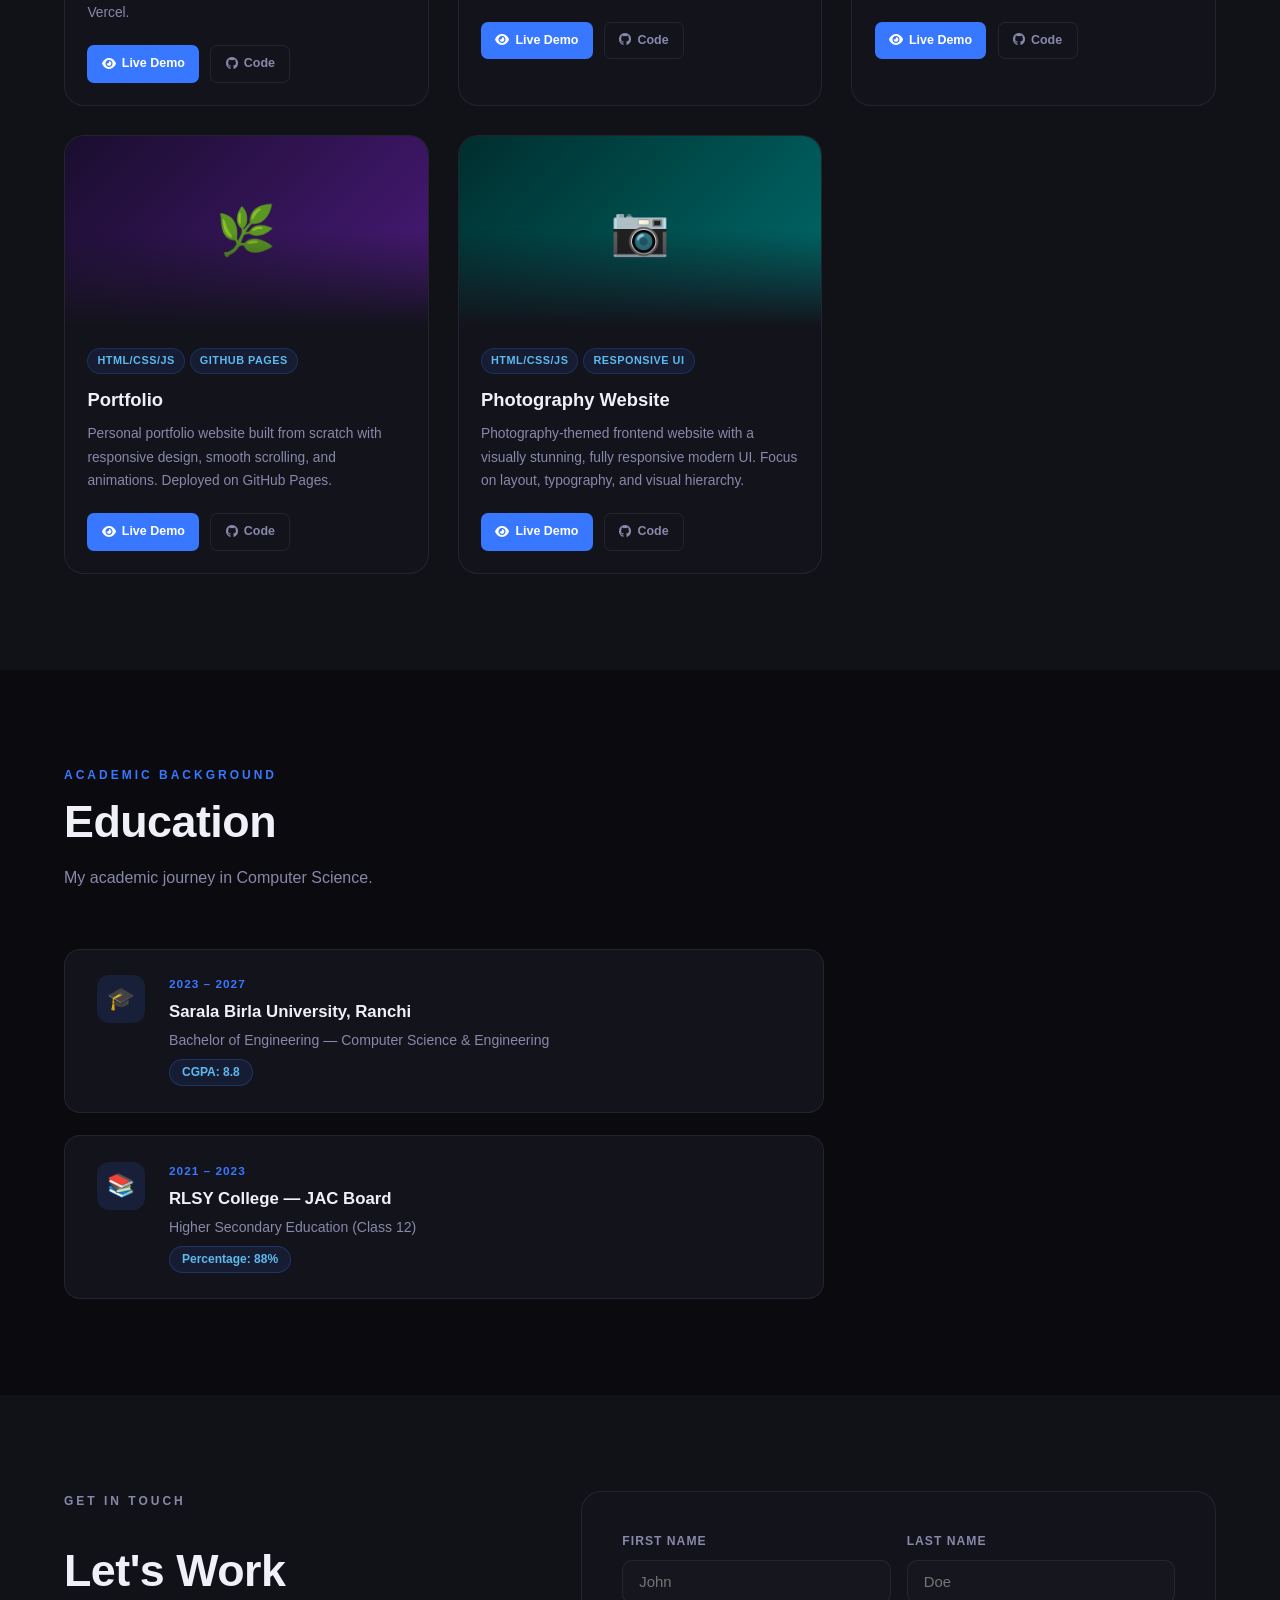
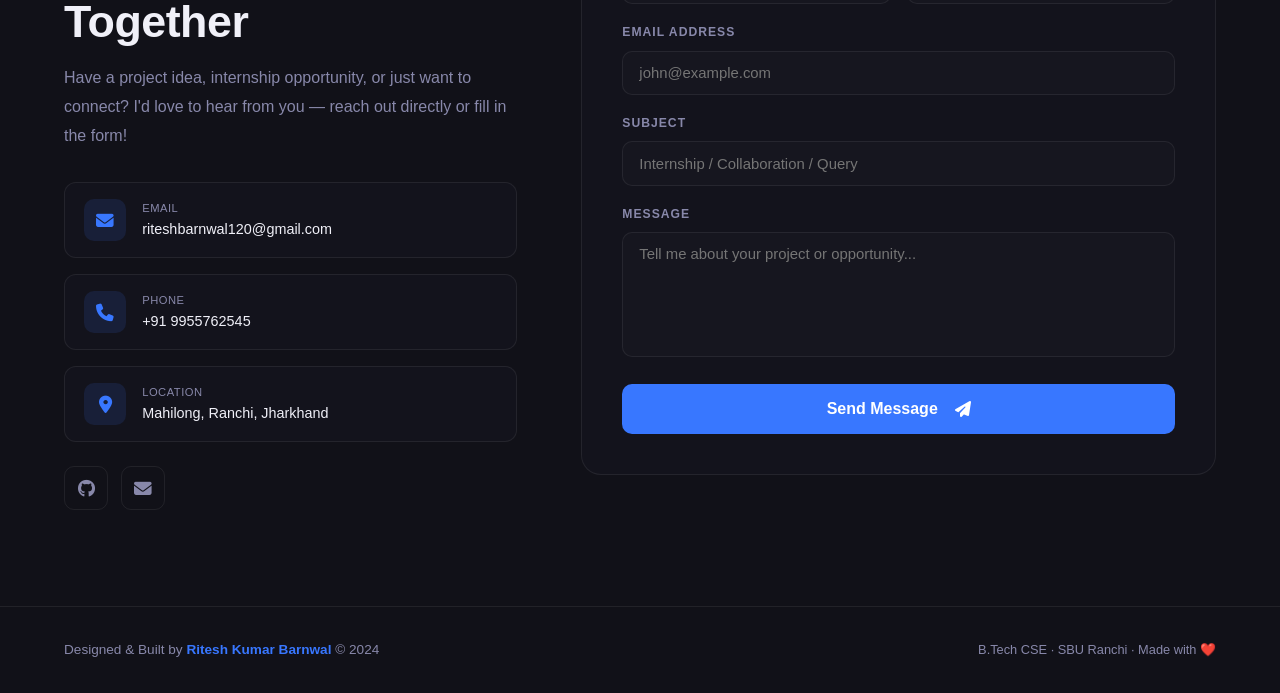
==== commit 499b7857: "cheching" ====
--- a/index.html
+++ b/index.html
@@ -105,8 +105,14 @@
                         <div class="fact"><i class="fa-solid fa-heart"></i><span>Gym · Driving ·
                                 <strong>Tech</strong></span></div>
                     </div>
-                    <a href="https://github.com/Ritesh-Barnwal" target="_blank" class="btn-primary">GitHub Profile
-                        &nbsp;<i class="fa-brands fa-github"></i></a>
+                    <div style="display:flex; gap:1rem; flex-wrap:wrap;">
+                        <a href="https://github.com/Ritesh-Barnwal" target="_blank" class="btn-primary">
+                            GitHub Profile &nbsp;<i class="fa-brands fa-github"></i>
+                        </a>
+                        <a href="Resume.pdf" download="Ritesh_Kumar_Barnwal_Resume.pdf" class="btn-outline">
+                            Download CV &nbsp;<i class="fa-solid fa-download"></i>
+                        </a>
+                    </div>
                 </div>
             </div>
         </div>
@@ -249,7 +255,7 @@
                     <div class="project-body">
                         <div class="project-tags"><span class="project-tag">HTML/CSS/JS</span><span
                                 class="project-tag">GitHub Pages</span></div>
-                        <h3 class="project-title">Portfolio Website v1</h3>
+                        <h3 class="project-title"> Portfolio </h3>
                         <p class="project-desc">Personal portfolio website built from scratch with responsive design,
                             smooth scrolling, and animations. Deployed on GitHub Pages.</p>
                         <div class="project-links">
@@ -383,4 +389,5 @@
     </button>
     <script src="index12.js"></script>
 </body>
+
 </html>
--- a/index.css
+++ b/index.css
@@ -131,13 +131,33 @@
 .hero-socials a:hover { border-color: var(--accent); color: var(--accent); background: var(--accent-glow); transform: translateY(-2px); }
 .hero-visual { display: flex; justify-content: center; align-items: center; }
 .avatar-wrap { position: relative; width: 320px; height: 320px; }
+
 .avatar-ring {
-  position: absolute; inset: -14px; border-radius: 50%;
-  background: conic-gradient(var(--accent), var(--accent2), #9b59b6, var(--accent));
-  animation: spin 8s linear infinite;
-}
-@keyframes spin { to { transform: rotate(360deg); } }
-.avatar-ring-inner { position: absolute; inset: -10px; border-radius: 50%; background: var(--bg); }
+  position: absolute;
+  inset: -4px;
+  border-radius: 50%;
+  background: linear-gradient(45deg, #FF0000, #FF7300, #FFFB00, #48FF00, #00FFD5, #002BFF, #FF00C8, #FF0000);
+  background-size: 600%;
+  z-index: 1;
+  filter: blur(8px);
+  animation: glowing 20s linear infinite;
+  opacity: 1;
+}
+.avatar-ring-inner {
+  position: absolute;
+  inset: -4px;
+  border-radius: 50%;
+  background: linear-gradient(45deg, #FF0000, #FF7300, #FFFB00, #48FF00, #00FFD5, #002BFF, #FF00C8, #FF0000);
+  background-size: 600%;
+  z-index: 0;
+  animation: glowing 20s linear infinite;
+}
+@keyframes glowing {
+  0%   { background-position: 0 0; }
+  50%  { background-position: 400% 0; }
+  100% { background-position: 0 0; }
+}
+
 .avatar-img {
   position: relative;
   z-index: 2;
@@ -145,7 +165,8 @@
   height: 100%;
   border-radius: 50%;
   overflow: hidden;
-  border: 3px solid var(--bg);
+  background: #111118;
+  border: 4px solid #111118;
 }
 
 .avatar-img img {
